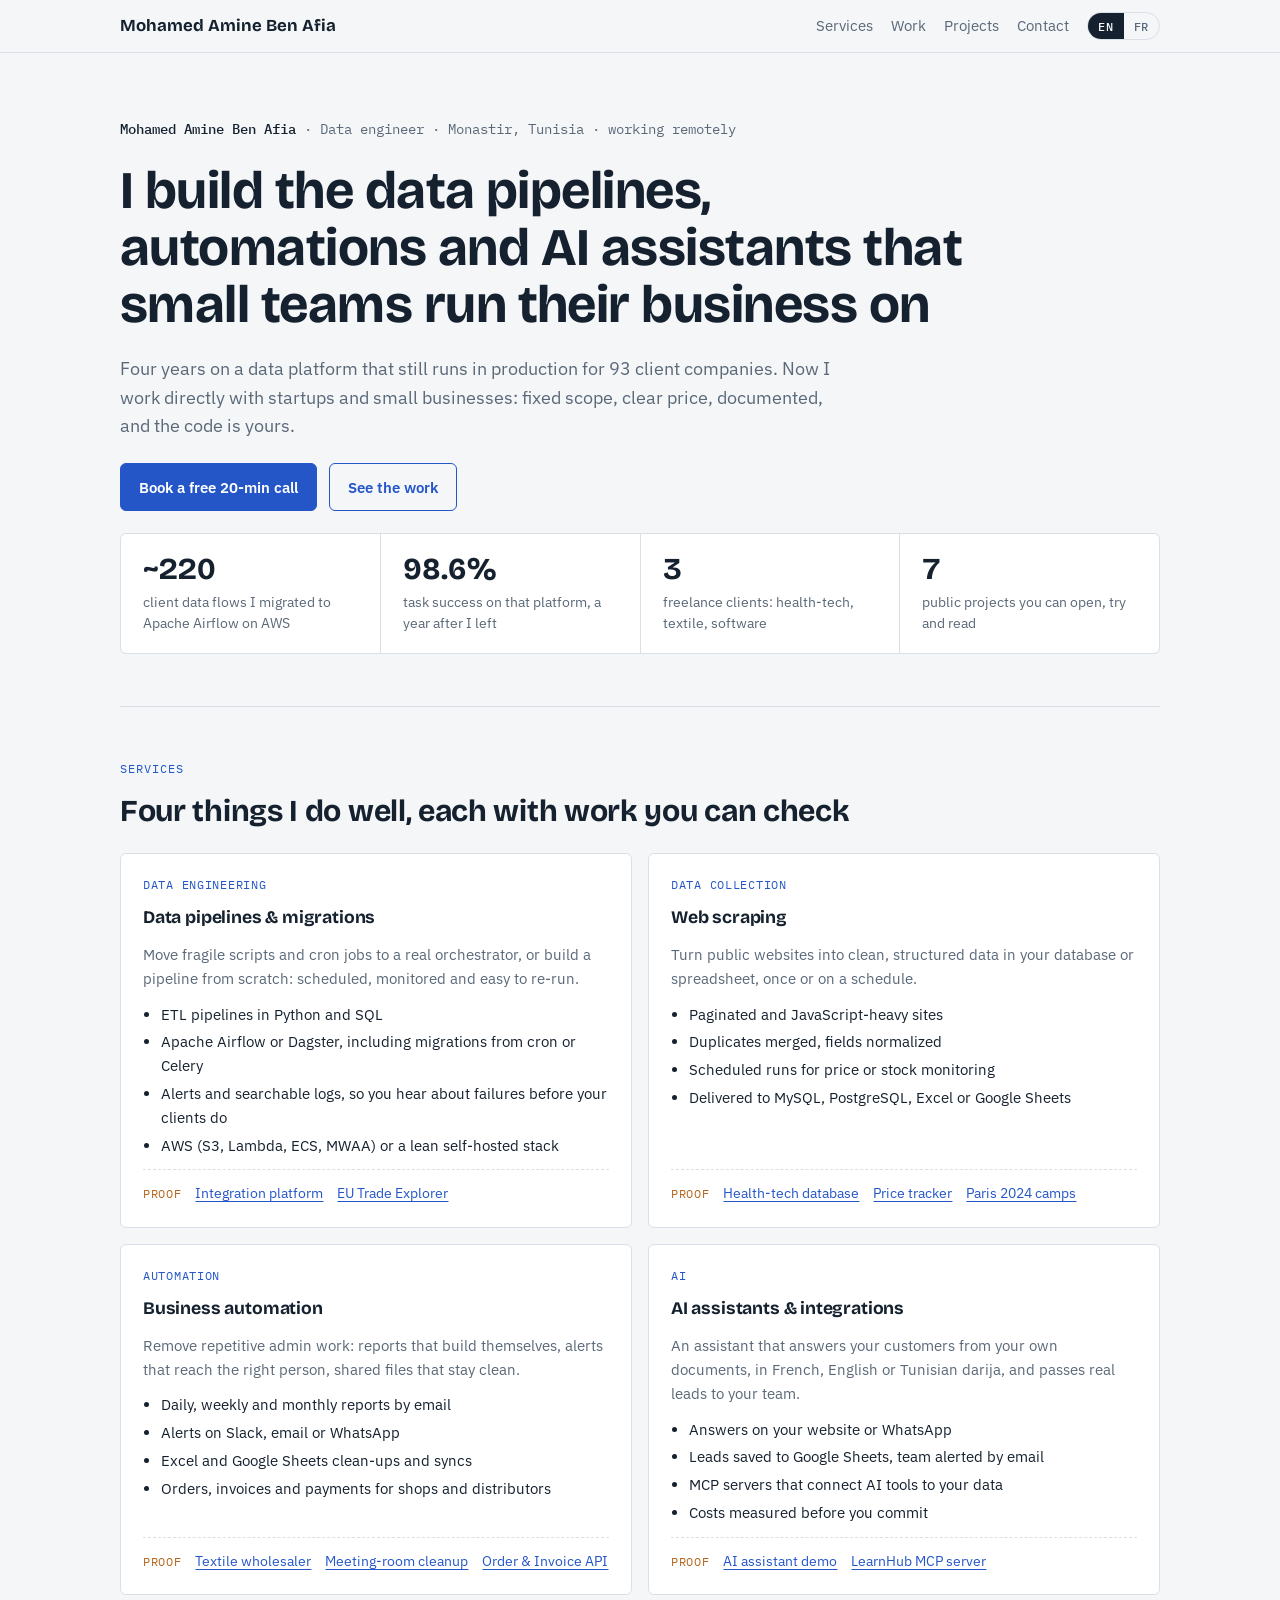
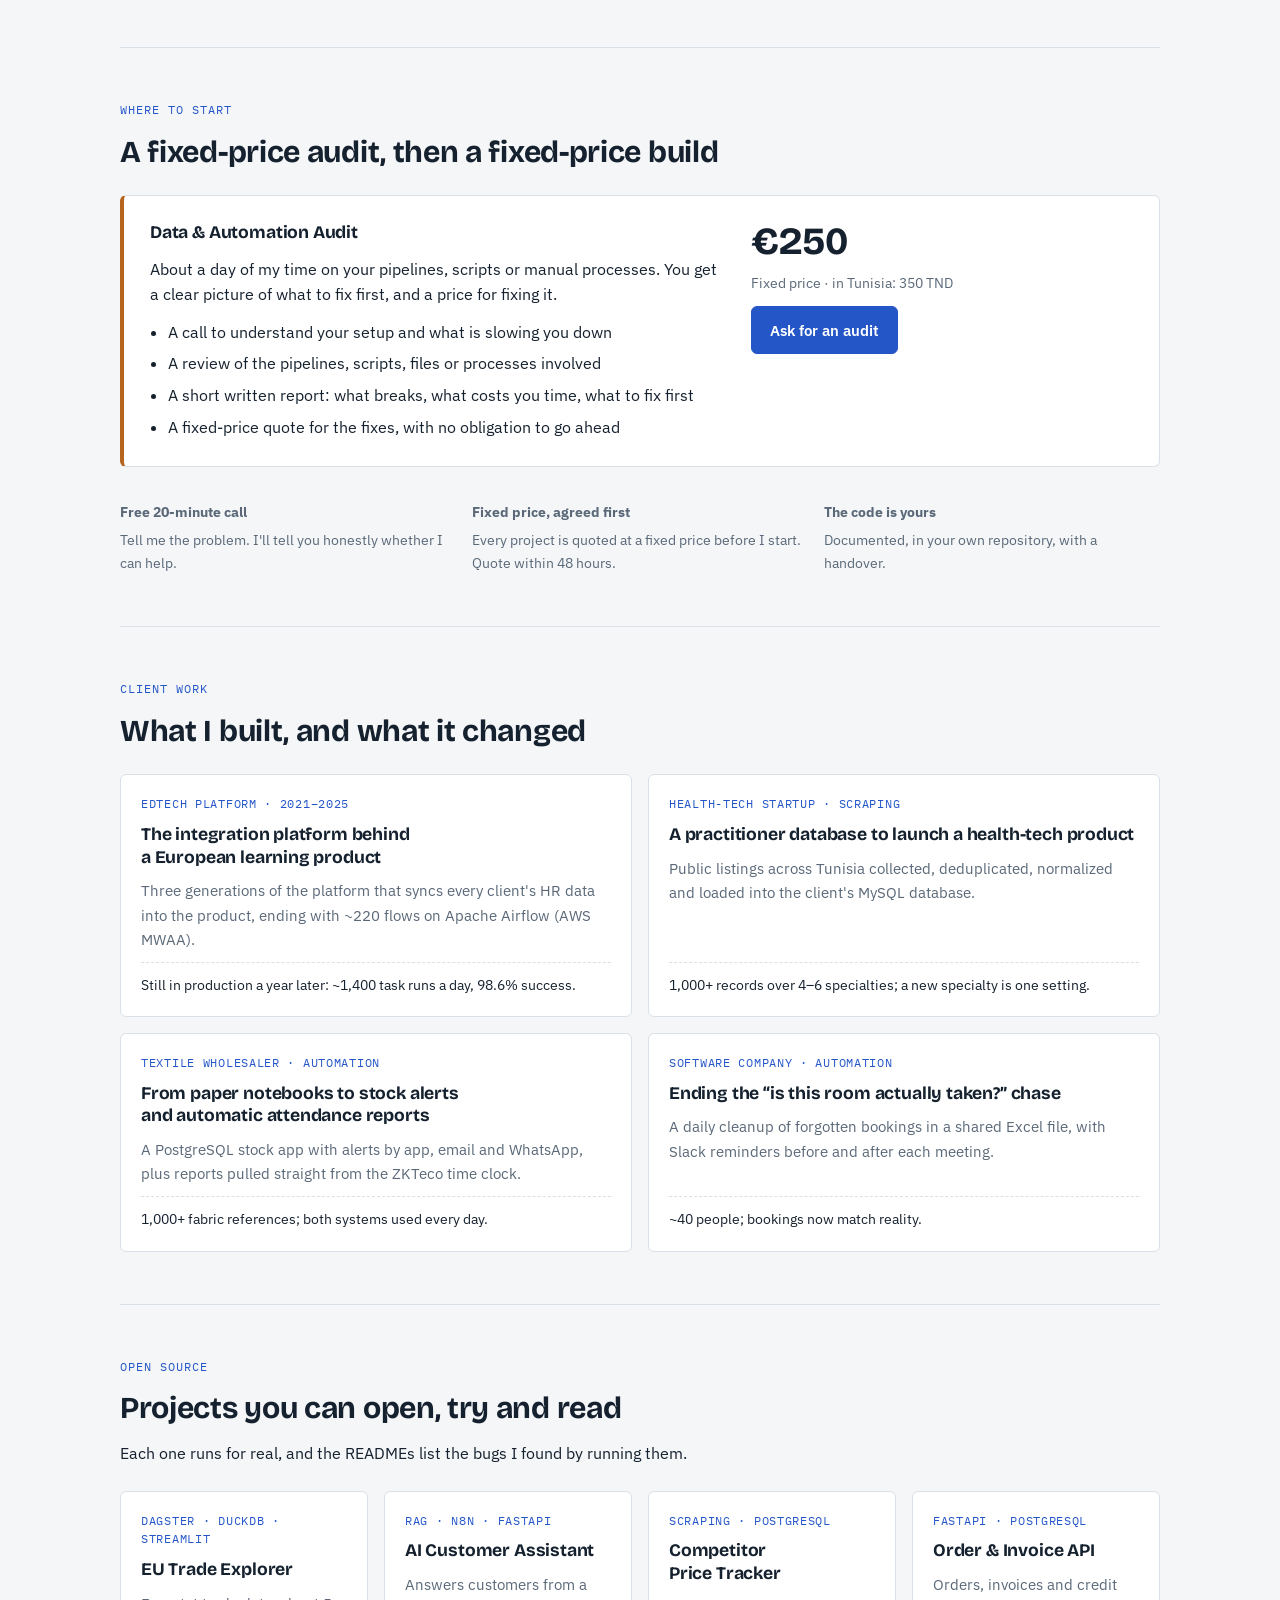
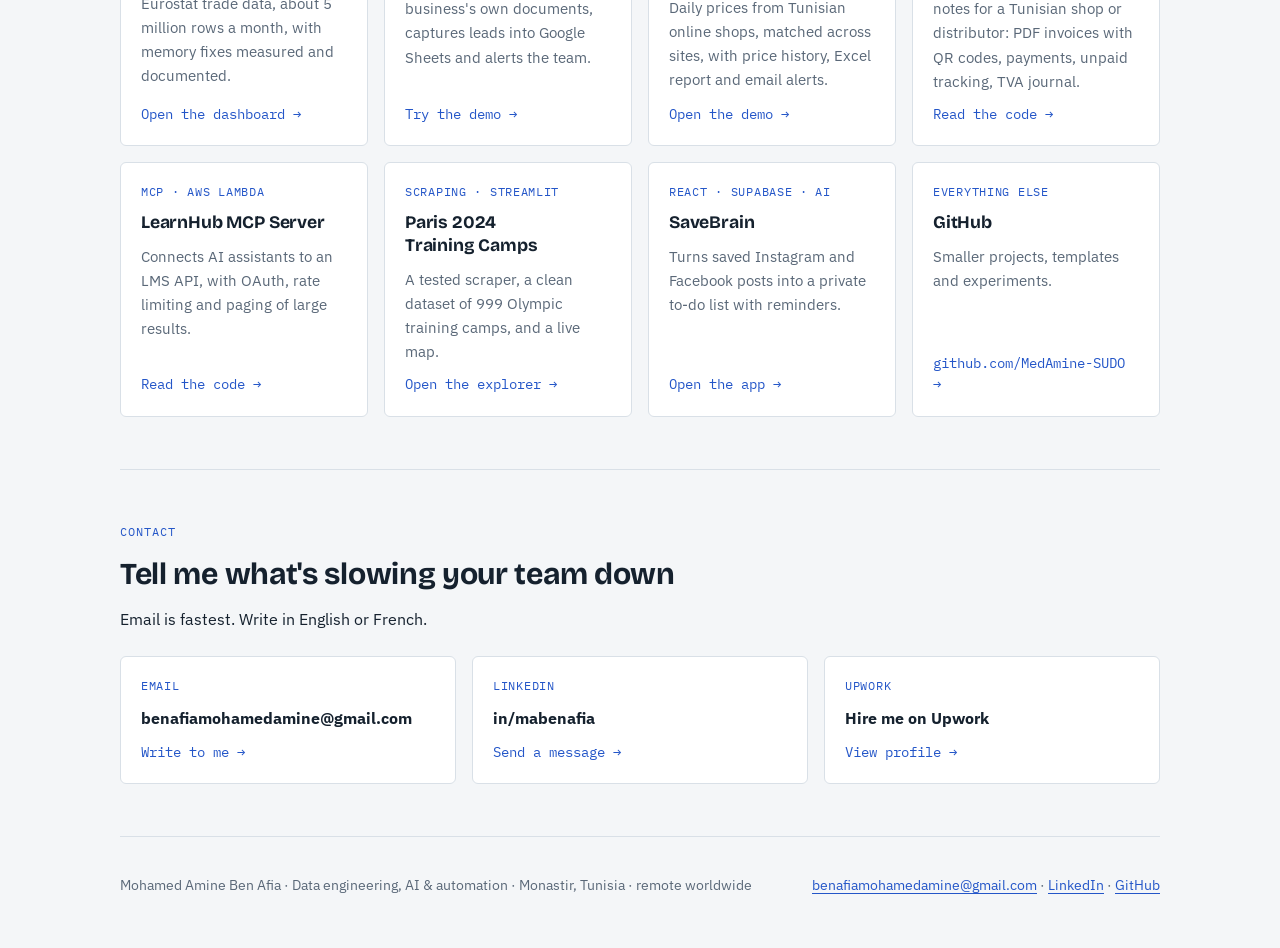
==== site/index.html @ a9c87785 "Book-a-call buttons point to Cal.com" ====
<!doctype html>
<html lang="en">
<head>
<meta charset="utf-8">
<meta name="viewport" content="width=device-width,initial-scale=1,viewport-fit=cover">
<title>Mohamed Amine Ben Afia · Data, AI & Automation</title>
<meta name="title-en" content="Mohamed Amine Ben Afia · Data, AI & Automation">
<meta name="title-fr" content="Mohamed Amine Ben Afia · Data, IA & Automatisation">
<meta name="description" content="Data pipelines, web scraping, business automation and AI assistants for startups and small businesses. Fixed scope, clear price, the code is yours.">
<meta property="og:title" content="Mohamed Amine Ben Afia · Data, AI & Automation">
<meta property="og:description" content="Data pipelines, web scraping, business automation and AI assistants for startups and small businesses. Fixed scope, clear price, the code is yours.">
<meta name="theme-color" content="#f4f6f8">
<link rel="icon" href="assets/favicon.svg" type="image/svg+xml">
<link rel="preconnect" href="https://fonts.googleapis.com">
<link rel="preconnect" href="https://fonts.gstatic.com" crossorigin>
<link rel="stylesheet" href="https://fonts.googleapis.com/css2?family=Bricolage+Grotesque:opsz,wght@12..96,500;12..96,700&family=IBM+Plex+Sans:wght@400;500;600&family=IBM+Plex+Mono:wght@400;500&display=swap">
<link rel="stylesheet" href="assets/site.css">
<script src="assets/lang.js"></script>
</head>
<body>
<div class="top"><div class="wrap">
  <a class="brand" href="./">Mohamed Amine Ben Afia</a>
  <nav class="nav" aria-label="Main">
    <a href="#services"><span data-l="en">Services</span><span data-l="fr">Services</span></a>
    <a href="#work"><span data-l="en">Work</span><span data-l="fr">Réalisations</span></a>
    <a class="hide-sm" href="#projects"><span data-l="en">Projects</span><span data-l="fr">Projets</span></a>
    <a href="#contact"><span data-l="en">Contact</span><span data-l="fr">Contact</span></a>
    <span class="lang" role="group" aria-label="Language / Langue"><button type="button" data-set="en" aria-pressed="true" onclick="setLang('en')">EN</button><button type="button" data-set="fr" aria-pressed="false" onclick="setLang('fr')">FR</button></span>
  </nav>
</div></div>
<div class="wrap">

<header class="hero">
  <div class="who"><strong>Mohamed Amine Ben Afia</strong> · <span data-l="en">Data engineer · Monastir, Tunisia · working remotely</span><span data-l="fr">Data engineer · Monastir, Tunisie · en télétravail</span></div>
  <h1><span data-l="en">I build the data pipelines, automations and AI assistants that small teams run their business on</span><span data-l="fr">Je construis les pipelines de données, les automatisations et les assistants IA sur lesquels les petites équipes font tourner leur activité</span></h1>
  <p class="lede"><span data-l="en">Four years on a data platform that still runs in production for 93 client companies. Now I work directly with startups and small businesses: fixed scope, clear price, documented, and the code is yours.</span><span data-l="fr">Quatre ans sur une plateforme de données qui tourne toujours en production pour 93 entreprises clientes. Aujourd'hui, je travaille directement avec des startups et des PME : périmètre défini, prix clair, tout est documenté, et le code vous appartient.</span></p>
  <div class="actions">
    <a class="btn primary" data-l="en" href="https://cal.com/mabenafia/intro">Book a free 20-min call</a><a class="btn primary" data-l="fr" href="https://cal.com/mabenafia/intro">Réserver un appel gratuit de 20 min</a>
    <a class="btn ghost" href="#work"><span data-l="en">See the work</span><span data-l="fr">Voir les réalisations</span></a>
  </div>
  <div class="figures" role="list" style="--n:4">
    <div class="fig" role="listitem"><b>~220</b><span><span data-l="en">client data flows I migrated to Apache Airflow on AWS</span><span data-l="fr">flux de données clients que j'ai migrés vers Apache Airflow sur AWS</span></span></div>
    <div class="fig" role="listitem"><b>98.6%</b><span><span data-l="en">task success on that platform, a year after I left</span><span data-l="fr">de tâches réussies sur cette plateforme, un an après mon départ</span></span></div>
    <div class="fig" role="listitem"><b>3</b><span><span data-l="en">freelance clients: health-tech, textile, software</span><span data-l="fr">clients freelance : santé, textile, logiciel</span></span></div>
    <div class="fig" role="listitem"><b>7</b><span><span data-l="en">public projects you can open, try and read</span><span data-l="fr">projets publics à ouvrir, tester et lire</span></span></div>
  </div>
</header>

<section id="services" aria-labelledby="services-h">
  <span class="eyebrow"><span data-l="en">Services</span><span data-l="fr">Services</span></span>
  <h2 id="services-h"><span data-l="en">Four things I do well, each with work you can check</span><span data-l="fr">Quatre choses que je fais bien, chacune avec des réalisations vérifiables</span></h2>
  <div class="services">
    <article class="svc">
  <span class="k"><span data-l="en">Data engineering</span><span data-l="fr">Data engineering</span></span>
  <h3><span data-l="en">Data pipelines &amp; migrations</span><span data-l="fr">Pipelines de données &amp; migrations</span></h3>
  <p><span data-l="en">Move fragile scripts and cron jobs to a real orchestrator, or build a pipeline from scratch: scheduled, monitored and easy to re-run.</span><span data-l="fr">Passer des scripts fragiles et des tâches cron à un vrai orchestrateur, ou construire un pipeline de zéro : planifié, surveillé et facile à relancer.</span></p>
  <ul><li><span data-l="en">ETL pipelines in Python and SQL</span><span data-l="fr">Pipelines ETL en Python et SQL</span></li><li><span data-l="en">Apache Airflow or Dagster, including migrations from cron or Celery</span><span data-l="fr">Apache Airflow ou Dagster, y compris la migration depuis cron ou Celery</span></li><li><span data-l="en">Alerts and searchable logs, so you hear about failures before your clients do</span><span data-l="fr">Alertes et logs consultables, pour connaître les pannes avant vos clients</span></li><li><span data-l="en">AWS (S3, Lambda, ECS, MWAA) or a lean self-hosted stack</span><span data-l="fr">AWS (S3, Lambda, ECS, MWAA) ou une stack auto-hébergée légère</span></li></ul>
  <div class="proof"><span class="lbl"><span data-l="en">Proof</span><span data-l="fr">Preuves</span></span><a href="work/integration-platform"><span data-l="en">Integration platform</span><span data-l="fr">Plateforme d'intégration</span></a> <a href="https://eu-trade-explorer.streamlit.app/"><span data-l="en">EU Trade Explorer</span><span data-l="fr">EU Trade Explorer</span></a></div>
</article>
    <article class="svc">
  <span class="k"><span data-l="en">Data collection</span><span data-l="fr">Collecte de données</span></span>
  <h3><span data-l="en">Web scraping</span><span data-l="fr">Web scraping</span></h3>
  <p><span data-l="en">Turn public websites into clean, structured data in your database or spreadsheet, once or on a schedule.</span><span data-l="fr">Transformer des sites publics en données propres et structurées dans votre base ou votre tableur, une fois ou de façon planifiée.</span></p>
  <ul><li><span data-l="en">Paginated and JavaScript-heavy sites</span><span data-l="fr">Sites paginés ou chargés en JavaScript</span></li><li><span data-l="en">Duplicates merged, fields normalized</span><span data-l="fr">Doublons fusionnés, champs normalisés</span></li><li><span data-l="en">Scheduled runs for price or stock monitoring</span><span data-l="fr">Exécutions planifiées pour suivre les prix ou les stocks</span></li><li><span data-l="en">Delivered to MySQL, PostgreSQL, Excel or Google Sheets</span><span data-l="fr">Livré dans MySQL, PostgreSQL, Excel ou Google Sheets</span></li></ul>
  <div class="proof"><span class="lbl"><span data-l="en">Proof</span><span data-l="fr">Preuves</span></span><a href="work/practitioner-database"><span data-l="en">Health-tech database</span><span data-l="fr">Base de données santé</span></a> <a href="https://medamine-sudo.github.io/competitor-price-tracker/"><span data-l="en">Price tracker</span><span data-l="fr">Suivi de prix</span></a> <a href="https://paris2024-training-camps.streamlit.app/"><span data-l="en">Paris 2024 camps</span><span data-l="fr">Camps Paris 2024</span></a></div>
</article>
    <article class="svc">
  <span class="k"><span data-l="en">Automation</span><span data-l="fr">Automatisation</span></span>
  <h3><span data-l="en">Business automation</span><span data-l="fr">Automatisation métier</span></h3>
  <p><span data-l="en">Remove repetitive admin work: reports that build themselves, alerts that reach the right person, shared files that stay clean.</span><span data-l="fr">Supprimer le travail administratif répétitif : des rapports qui se font tout seuls, des alertes qui arrivent à la bonne personne, des fichiers partagés qui restent propres.</span></p>
  <ul><li><span data-l="en">Daily, weekly and monthly reports by email</span><span data-l="fr">Rapports quotidiens, hebdomadaires et mensuels par e-mail</span></li><li><span data-l="en">Alerts on Slack, email or WhatsApp</span><span data-l="fr">Alertes sur Slack, par e-mail ou sur WhatsApp</span></li><li><span data-l="en">Excel and Google Sheets clean-ups and syncs</span><span data-l="fr">Nettoyage et synchronisation de fichiers Excel et Google Sheets</span></li><li><span data-l="en">Orders, invoices and payments for shops and distributors</span><span data-l="fr">Commandes, factures et paiements pour commerces et distributeurs</span></li></ul>
  <div class="proof"><span class="lbl"><span data-l="en">Proof</span><span data-l="fr">Preuves</span></span><a href="work/textile-stock-attendance"><span data-l="en">Textile wholesaler</span><span data-l="fr">Grossiste textile</span></a> <a href="work/meeting-rooms"><span data-l="en">Meeting-room cleanup</span><span data-l="fr">Salles de réunion</span></a> <a href="https://github.com/MedAmine-SUDO/order-invoice-api"><span data-l="en">Order &amp; Invoice API</span><span data-l="fr">API Commandes &amp; Factures</span></a></div>
</article>
    <article class="svc">
  <span class="k"><span data-l="en">AI</span><span data-l="fr">IA</span></span>
  <h3><span data-l="en">AI assistants &amp; integrations</span><span data-l="fr">Assistants IA &amp; intégrations</span></h3>
  <p><span data-l="en">An assistant that answers your customers from your own documents, in French, English or Tunisian darija, and passes real leads to your team.</span><span data-l="fr">Un assistant qui répond à vos clients à partir de vos propres documents, en français, en anglais ou en darija, et transmet les vrais prospects à votre équipe.</span></p>
  <ul><li><span data-l="en">Answers on your website or WhatsApp</span><span data-l="fr">Réponses sur votre site ou sur WhatsApp</span></li><li><span data-l="en">Leads saved to Google Sheets, team alerted by email</span><span data-l="fr">Prospects enregistrés dans Google Sheets, équipe alertée par e-mail</span></li><li><span data-l="en">MCP servers that connect AI tools to your data</span><span data-l="fr">Serveurs MCP qui connectent les outils IA à vos données</span></li><li><span data-l="en">Costs measured before you commit</span><span data-l="fr">Coûts mesurés avant de vous engager</span></li></ul>
  <div class="proof"><span class="lbl"><span data-l="en">Proof</span><span data-l="fr">Preuves</span></span><a href="https://ai-customer-assistant-demo.vercel.app"><span data-l="en">AI assistant demo</span><span data-l="fr">Démo de l'assistant IA</span></a> <a href="https://github.com/MedAmine-SUDO/learnhub-mcp-server"><span data-l="en">LearnHub MCP server</span><span data-l="fr">Serveur MCP LearnHub</span></a></div>
</article>
  </div>
</section>

<section id="start" aria-labelledby="start-h">
  <span class="eyebrow"><span data-l="en">Where to start</span><span data-l="fr">Par où commencer</span></span>
  <h2 id="start-h"><span data-l="en">A fixed-price audit, then a fixed-price build</span><span data-l="fr">Un audit à prix fixe, puis une réalisation à prix fixe</span></h2>
  <div class="offer">
    <div>
      <h3><span data-l="en">Data &amp; Automation Audit</span><span data-l="fr">Audit Data &amp; Automatisation</span></h3>
      <p><span data-l="en">About a day of my time on your pipelines, scripts or manual processes. You get a clear picture of what to fix first, and a price for fixing it.</span><span data-l="fr">Environ une journée de travail sur vos pipelines, vos scripts ou vos processus manuels. Vous savez clairement quoi corriger en premier, et combien ça coûte.</span></p>
      <ul>
        <li><span data-l="en">A call to understand your setup and what is slowing you down</span><span data-l="fr">Un appel pour comprendre votre organisation et ce qui vous ralentit</span></li>
        <li><span data-l="en">A review of the pipelines, scripts, files or processes involved</span><span data-l="fr">Une revue des pipelines, scripts, fichiers ou processus concernés</span></li>
        <li><span data-l="en">A short written report: what breaks, what costs you time, what to fix first</span><span data-l="fr">Un court rapport écrit : ce qui casse, ce qui vous fait perdre du temps, quoi corriger en premier</span></li>
        <li><span data-l="en">A fixed-price quote for the fixes, with no obligation to go ahead</span><span data-l="fr">Un devis à prix fixe pour les corrections, sans obligation de suite</span></li>
      </ul>
    </div>
    <div>
      <div class="price"><span data-l="en">€250</span><span data-l="fr">350 TND</span></div>
      <span class="small"><span data-l="en">Fixed price · in Tunisia: 350 TND</span><span data-l="fr">Prix fixe · hors Tunisie : 250 €</span></span>
      <div class="actions"><a class="btn primary" data-l="en" href="mailto:benafiamohamedamine@gmail.com?subject=Data%20%26%20Automation%20Audit">Ask for an audit</a><a class="btn primary" data-l="fr" href="mailto:benafiamohamedamine@gmail.com?subject=Audit%20Data%20%26%20Automatisation">Demander un audit</a></div>
    </div>
  </div>
  <div class="terms">
    <div><b><span data-l="en">Free 20-minute call</span><span data-l="fr">Appel gratuit de 20 minutes</span></b><span><span data-l="en">Tell me the problem. I'll tell you honestly whether I can help.</span><span data-l="fr">Expliquez-moi le problème. Je vous dis franchement si je peux aider.</span></span></div>
    <div><b><span data-l="en">Fixed price, agreed first</span><span data-l="fr">Prix fixe, validé avant</span></b><span><span data-l="en">Every project is quoted at a fixed price before I start. Quote within 48 hours.</span><span data-l="fr">Chaque projet a un prix fixe, validé avant de commencer. Devis sous 48 heures.</span></span></div>
    <div><b><span data-l="en">The code is yours</span><span data-l="fr">Le code vous appartient</span></b><span><span data-l="en">Documented, in your own repository, with a handover.</span><span data-l="fr">Documenté, dans votre propre dépôt, avec une passation.</span></span></div>
  </div>
</section>

<section id="work" aria-labelledby="work-h">
  <span class="eyebrow"><span data-l="en">Client work</span><span data-l="fr">Réalisations clients</span></span>
  <h2 id="work-h"><span data-l="en">What I built, and what it changed</span><span data-l="fr">Ce que j'ai construit, et ce que ça a changé</span></h2>
  <div class="grid" style="--n:2">
    <a class="card" href="work/integration-platform"><span class="k"><span data-l="en">EdTech platform · 2021–2025</span><span data-l="fr">Plateforme EdTech · 2021–2025</span></span><h3><span data-l="en">The integration platform behind a European learning product</span><span data-l="fr">La plateforme d'intégration derrière un produit e-learning européen</span></h3><p><span data-l="en">Three generations of the platform that syncs every client's HR data into the product, ending with ~220 flows on Apache Airflow (AWS MWAA).</span><span data-l="fr">Trois générations de la plateforme qui synchronise les données RH de chaque client avec le produit, jusqu'à ~220 flux sur Apache Airflow (AWS MWAA).</span></p><p class="out"><span data-l="en">Still in production a year later: ~1,400 task runs a day, 98.6% success.</span><span data-l="fr">Toujours en production un an après : ~1 400 tâches par jour, 98,6 % de réussite.</span></p></a>
    <a class="card" href="work/practitioner-database"><span class="k"><span data-l="en">Health-tech startup · scraping</span><span data-l="fr">Startup santé · scraping</span></span><h3><span data-l="en">A practitioner database to launch a health-tech product</span><span data-l="fr">Une base de praticiens pour lancer un produit santé</span></h3><p><span data-l="en">Public listings across Tunisia collected, deduplicated, normalized and loaded into the client's MySQL database.</span><span data-l="fr">Annonces publiques de toute la Tunisie collectées, dédoublonnées, normalisées et chargées dans la base MySQL du client.</span></p><p class="out"><span data-l="en">1,000+ records over 4–6 specialties; a new specialty is one setting.</span><span data-l="fr">1 000+ fiches sur 4 à 6 spécialités ; une nouvelle spécialité = un paramètre.</span></p></a>
    <a class="card" href="work/textile-stock-attendance"><span class="k"><span data-l="en">Textile wholesaler · automation</span><span data-l="fr">Grossiste textile · automatisation</span></span><h3><span data-l="en">From paper notebooks to stock alerts and automatic attendance reports</span><span data-l="fr">Des cahiers papier aux alertes de stock et aux rapports de présence automatiques</span></h3><p><span data-l="en">A PostgreSQL stock app with alerts by app, email and WhatsApp, plus reports pulled straight from the ZKTeco time clock.</span><span data-l="fr">Une application de stock PostgreSQL avec alertes dans l'appli, par e-mail et WhatsApp, plus des rapports tirés directement de la pointeuse ZKTeco.</span></p><p class="out"><span data-l="en">1,000+ fabric references; both systems used every day.</span><span data-l="fr">1 000+ références de tissu ; les deux systèmes sont utilisés tous les jours.</span></p></a>
    <a class="card" href="work/meeting-rooms"><span class="k"><span data-l="en">Software company · automation</span><span data-l="fr">Éditeur de logiciels · automatisation</span></span><h3><span data-l="en">Ending the “is this room actually taken?” chase</span><span data-l="fr">Fini les « cette salle est-elle vraiment prise ? »</span></h3><p><span data-l="en">A daily cleanup of forgotten bookings in a shared Excel file, with Slack reminders before and after each meeting.</span><span data-l="fr">Un nettoyage quotidien des réservations oubliées dans un fichier Excel partagé, avec des rappels Slack avant et après chaque réunion.</span></p><p class="out"><span data-l="en">~40 people; bookings now match reality.</span><span data-l="fr">~40 personnes ; les réservations reflètent enfin la réalité.</span></p></a>
  </div>
</section>

<section id="projects" aria-labelledby="projects-h">
  <span class="eyebrow"><span data-l="en">Open source</span><span data-l="fr">Open source</span></span>
  <h2 id="projects-h"><span data-l="en">Projects you can open, try and read</span><span data-l="fr">Des projets à ouvrir, tester et lire</span></h2>
  <p><span data-l="en">Each one runs for real, and the READMEs list the bugs I found by running them.</span><span data-l="fr">Chacun tourne pour de vrai, et les README listent les bugs trouvés en les faisant tourner.</span></p>
  <div class="grid" style="--n:4">
    <a class="card" href="https://eu-trade-explorer.streamlit.app/"><span class="k">Dagster · DuckDB · Streamlit</span><h3>EU Trade Explorer</h3><p><span data-l="en">Eurostat trade data, about 5 million rows a month, with memory fixes measured and documented.</span><span data-l="fr">Les données commerciales d'Eurostat, environ 5 millions de lignes par mois, avec des correctifs mémoire mesurés et documentés.</span></p><span class="arrow"><span data-l="en">Open the dashboard →</span><span data-l="fr">Ouvrir le tableau de bord →</span></span></a>
    <a class="card" href="https://ai-customer-assistant-demo.vercel.app"><span class="k">RAG · n8n · FastAPI</span><h3><span data-l="en">AI Customer Assistant</span><span data-l="fr">Assistant client IA</span></h3><p><span data-l="en">Answers customers from a business's own documents, captures leads into Google Sheets and alerts the team.</span><span data-l="fr">Répond aux clients à partir des documents de l'entreprise, enregistre les prospects dans Google Sheets et alerte l'équipe.</span></p><span class="arrow"><span data-l="en">Try the demo →</span><span data-l="fr">Tester la démo →</span></span></a>
    <a class="card" href="https://medamine-sudo.github.io/competitor-price-tracker/"><span class="k">Scraping · PostgreSQL</span><h3><span data-l="en">Competitor Price Tracker</span><span data-l="fr">Suivi des prix concurrents</span></h3><p><span data-l="en">Daily prices from Tunisian online shops, matched across sites, with price history, Excel report and email alerts.</span><span data-l="fr">Prix quotidiens de boutiques en ligne tunisiennes, rapprochés entre sites, avec historique, rapport Excel et alertes e-mail.</span></p><span class="arrow"><span data-l="en">Open the demo →</span><span data-l="fr">Ouvrir la démo →</span></span></a>
    <a class="card" href="https://github.com/MedAmine-SUDO/order-invoice-api"><span class="k">FastAPI · PostgreSQL</span><h3><span data-l="en">Order &amp; Invoice API</span><span data-l="fr">API Commandes &amp; Factures</span></h3><p><span data-l="en">Orders, invoices and credit notes for a Tunisian shop or distributor: PDF invoices with QR codes, payments, unpaid tracking, TVA journal.</span><span data-l="fr">Commandes, factures et avoirs pour un commerce ou distributeur tunisien : factures PDF avec QR code, paiements, suivi des impayés, journal TVA.</span></p><span class="arrow"><span data-l="en">Read the code →</span><span data-l="fr">Lire le code →</span></span></a>
    <a class="card" href="https://github.com/MedAmine-SUDO/learnhub-mcp-server"><span class="k">MCP · AWS Lambda</span><h3>LearnHub MCP Server</h3><p><span data-l="en">Connects AI assistants to an LMS API, with OAuth, rate limiting and paging of large results.</span><span data-l="fr">Connecte les assistants IA à l'API d'un LMS, avec OAuth, limitation de débit et pagination des gros résultats.</span></p><span class="arrow"><span data-l="en">Read the code →</span><span data-l="fr">Lire le code →</span></span></a>
    <a class="card" href="https://paris2024-training-camps.streamlit.app/"><span class="k">Scraping · Streamlit</span><h3>Paris 2024 Training Camps</h3><p><span data-l="en">A tested scraper, a clean dataset of 999 Olympic training camps, and a live map.</span><span data-l="fr">Un scraper testé, un jeu de données propre de 999 centres de préparation olympiques, et une carte interactive.</span></p><span class="arrow"><span data-l="en">Open the explorer →</span><span data-l="fr">Ouvrir la carte →</span></span></a>
    <a class="card" href="https://medamine-sudo.github.io/savebrain/"><span class="k">React · Supabase · AI</span><h3>SaveBrain</h3><p><span data-l="en">Turns saved Instagram and Facebook posts into a private to-do list with reminders.</span><span data-l="fr">Transforme vos publications Instagram et Facebook enregistrées en liste de tâches privée avec rappels.</span></p><span class="arrow"><span data-l="en">Open the app →</span><span data-l="fr">Ouvrir l'appli →</span></span></a>
    <a class="card" href="https://github.com/MedAmine-SUDO"><span class="k"><span data-l="en">Everything else</span><span data-l="fr">Tout le reste</span></span><h3>GitHub</h3><p><span data-l="en">Smaller projects, templates and experiments.</span><span data-l="fr">Petits projets, templates et expériences.</span></p><span class="arrow">github.com/MedAmine-SUDO →</span></a>
  </div>
</section>

<section id="contact" aria-labelledby="contact-h">
  <span class="eyebrow"><span data-l="en">Contact</span><span data-l="fr">Contact</span></span>
  <h2 id="contact-h"><span data-l="en">Tell me what's slowing your team down</span><span data-l="fr">Dites-moi ce qui ralentit votre équipe</span></h2>
  <p><span data-l="en">Email is fastest. Write in English or French.</span><span data-l="fr">L'e-mail est le plus rapide. Écrivez-moi en français ou en anglais.</span></p>
  <div class="contact">
    <a class="card" href="mailto:benafiamohamedamine@gmail.com"><span class="k"><span data-l="en">Email</span><span data-l="fr">E-mail</span></span><b>benafiamohamedamine@gmail.com</b><span class="arrow"><span data-l="en">Write to me →</span><span data-l="fr">M'écrire →</span></span></a>
    <a class="card" href="https://www.linkedin.com/in/mabenafia/"><span class="k">LinkedIn</span><b>in/mabenafia</b><span class="arrow"><span data-l="en">Send a message →</span><span data-l="fr">Envoyer un message →</span></span></a>
    <a class="card" href="https://www.upwork.com/freelancers/~01de6a80acbbaa49db"><span class="k">Upwork</span><b><span data-l="en">Hire me on Upwork</span><span data-l="fr">Me recruter sur Upwork</span></b><span class="arrow"><span data-l="en">View profile →</span><span data-l="fr">Voir le profil →</span></span></a>
  </div>
</section>

<footer>
  <span><span data-l="en">Mohamed Amine Ben Afia · Data engineering, AI &amp; automation · Monastir, Tunisia · remote worldwide</span><span data-l="fr">Mohamed Amine Ben Afia · Data engineering, IA &amp; automatisation · Monastir, Tunisie · à distance partout</span></span>
  <span><a href="mailto:benafiamohamedamine@gmail.com">benafiamohamedamine@gmail.com</a> · <a href="https://www.linkedin.com/in/mabenafia/">LinkedIn</a> · <a href="https://github.com/MedAmine-SUDO">GitHub</a></span>
</footer>
</div>
</body>
</html>
---- site/assets/site.css ----
/* Layout: one reading column with full-width bands; same system as the case studies. */
:root {
  --bg: #f4f6f8; --surface: #ffffff; --ink: #15212e; --muted: #5a6878;
  --line: #d9e0e7; --accent: #2456c8; --accent-soft: #e4ebfa; --signal: #b5651d; --on-accent: #ffffff;
  --display: "Bricolage Grotesque", "Segoe UI", system-ui, sans-serif;
  --body: "IBM Plex Sans", "Segoe UI", system-ui, sans-serif;
  --mono: "IBM Plex Mono", ui-monospace, "SFMono-Regular", Menlo, monospace;
  color-scheme: light;
}
@media (prefers-color-scheme: dark) {
  :root {
    --bg: #0f151c; --surface: #16202a; --ink: #e6ebf1; --muted: #9aa8b7;
    --line: #2a3644; --accent: #7fa3ff; --accent-soft: #1c2a44; --signal: #e3a160; --on-accent: #0f151c;
    color-scheme: dark;
  }
}
* { box-sizing: border-box; }
html { scroll-behavior: smooth; }
body {
  margin: 0; background: var(--bg); color: var(--ink); font-family: var(--body);
  font-size: 16px; line-height: 1.6;
  padding-left: max(16px, env(safe-area-inset-left, 0px));
  padding-right: max(16px, env(safe-area-inset-right, 0px));
}
/* Language toggle: both languages ship in the page, one is hidden. */
html:not(.fr) [data-l="fr"], html.fr [data-l="en"] { display: none !important; }
.wrap { max-width: 1040px; margin: 0 auto; }
section { padding-block: 52px; border-top: 1px solid var(--line); display: flex; flex-direction: column; gap: 14px; scroll-margin-top: 64px; }
h1, h2, h3 { font-family: var(--display); text-wrap: balance; margin: 0; letter-spacing: -0.01em; }
h1 { font-size: clamp(2rem, 4.8vw, 3.3rem); line-height: 1.08; font-weight: 700; }
h2 { font-size: clamp(1.4rem, 2.8vw, 1.9rem); line-height: 1.2; font-weight: 700; }
h3 { font-size: 1.1rem; line-height: 1.3; font-weight: 700; }
p { margin: 0; max-width: 66ch; }
.eyebrow { font-family: var(--mono); font-size: .78rem; letter-spacing: .08em; text-transform: uppercase; color: var(--accent); }
.lede { color: var(--muted); font-size: 1.12rem; }
a { color: var(--accent); text-underline-offset: 3px; }
a:focus-visible, button:focus-visible { outline: 2px solid var(--accent); outline-offset: 3px; border-radius: 3px; }

/* Top bar */
.top { position: sticky; top: 0; z-index: 5; background: var(--bg); border-bottom: 1px solid var(--line); margin-inline: calc(-1 * max(16px, env(safe-area-inset-left, 0px))); padding-inline: max(16px, env(safe-area-inset-left, 0px)); }
.top .wrap { display: flex; align-items: center; justify-content: space-between; gap: 16px; padding-block: 12px; }
.brand { font-family: var(--display); font-weight: 700; font-size: 1.05rem; color: var(--ink); text-decoration: none; white-space: nowrap; }
.nav { display: flex; align-items: center; gap: 18px; font-size: .92rem; }
.nav a { color: var(--muted); text-decoration: none; }
.nav a:hover { color: var(--ink); }
.lang { display: inline-flex; border: 1px solid var(--line); border-radius: 999px; overflow: hidden; }
.lang button { font: 500 .78rem var(--mono); letter-spacing: .06em; background: transparent; color: var(--muted); border: 0; padding: 5px 10px; cursor: pointer; }
.lang button[aria-pressed="true"] { background: var(--ink); color: var(--bg); }

/* Hero */
header.hero { padding-block: 64px 52px; display: grid; gap: 22px; }
header.page { padding-block: 48px 44px; display: grid; gap: 22px; }
.who { font-family: var(--mono); font-size: .9rem; color: var(--muted); }
.who strong { color: var(--ink); font-weight: 500; }
.actions { display: flex; flex-wrap: wrap; gap: 12px; align-items: center; }
.btn { display: inline-flex; align-items: center; gap: 8px; font-weight: 600; font-size: .95rem; text-decoration: none; border-radius: 6px; padding: 11px 18px; border: 1px solid var(--accent); }
.btn.primary { background: var(--accent); color: var(--on-accent); }
.btn.ghost { color: var(--accent); background: transparent; }
.small { font-size: .86rem; color: var(--muted); }
.client { display: inline-flex; flex-wrap: wrap; gap: 8px; }
.client span { font-family: var(--mono); font-size: .76rem; letter-spacing: .04em; border: 1px solid var(--line); border-radius: 999px; padding: 3px 10px; color: var(--muted); background: var(--surface); }
.back { font-family: var(--mono); font-size: .82rem; text-decoration: none; }

/* Figures */
.figures { display: grid; grid-template-columns: repeat(var(--n, 3), minmax(0, 1fr)); gap: 1px; background: var(--line); border: 1px solid var(--line); border-radius: 6px; overflow: hidden; }
.fig { padding: 20px 22px; background: var(--surface); display: flex; flex-direction: column; gap: 6px; min-width: 0; }
.fig b { font-family: var(--display); font-size: 1.9rem; line-height: 1.05; font-weight: 700; font-variant-numeric: tabular-nums; }
.fig b small { font-size: 1.05rem; color: var(--muted); font-weight: 500; }
.fig span { color: var(--muted); font-size: .9rem; line-height: 1.4; }
.fig em { font-style: normal; font-family: var(--mono); font-size: .72rem; letter-spacing: .06em; text-transform: uppercase; color: var(--signal); }
.note { font-size: .82rem; color: var(--muted); max-width: 90ch; }

/* Services */
.services { display: grid; grid-template-columns: repeat(2, minmax(0, 1fr)); gap: 16px; margin-top: 10px; }
.svc { background: var(--surface); border: 1px solid var(--line); border-radius: 6px; padding: 22px; display: flex; flex-direction: column; gap: 12px; min-width: 0; }
.svc .k { font-family: var(--mono); font-size: .74rem; color: var(--accent); text-transform: uppercase; letter-spacing: .06em; }
.svc p { color: var(--muted); font-size: .95rem; }
.svc ul { margin: 0; padding-left: 18px; font-size: .93rem; display: flex; flex-direction: column; gap: 4px; }
.proof { border-top: 1px dashed var(--line); padding-top: 12px; margin-top: auto; font-size: .88rem; display: flex; flex-wrap: wrap; gap: 6px 14px; align-items: baseline; }
.proof .lbl { font-family: var(--mono); font-size: .72rem; text-transform: uppercase; letter-spacing: .06em; color: var(--signal); }

/* Offer */
.offer { display: grid; grid-template-columns: minmax(0, 1.5fr) minmax(0, 1fr); gap: 28px; background: var(--surface); border: 1px solid var(--line); border-left: 4px solid var(--signal); border-radius: 6px; padding: 26px; margin-top: 10px; }
.offer > div { min-width: 0; display: flex; flex-direction: column; gap: 12px; }
.offer ul { margin: 0; padding-left: 18px; display: flex; flex-direction: column; gap: 6px; }
.price { font-family: var(--display); font-size: 2.4rem; line-height: 1; font-weight: 700; font-variant-numeric: tabular-nums; }
.price small { font-size: 1rem; color: var(--muted); font-weight: 500; }
.terms { display: grid; grid-template-columns: repeat(3, minmax(0, 1fr)); gap: 16px; margin-top: 18px; }
.terms div { display: flex; flex-direction: column; gap: 4px; min-width: 0; }
.terms b { font-size: .98rem; }
.terms span { color: var(--muted); font-size: .9rem; }

/* Work cards / links */
.grid { display: grid; grid-template-columns: repeat(var(--n, 3), minmax(0, 1fr)); gap: 16px; margin-top: 10px; }
.card { background: var(--surface); border: 1px solid var(--line); border-radius: 6px; padding: 20px; display: flex; flex-direction: column; gap: 10px; min-width: 0; text-decoration: none; color: inherit; }
a.card:hover { border-color: var(--accent); }
.card .k { font-family: var(--mono); font-size: .74rem; color: var(--accent); text-transform: uppercase; letter-spacing: .06em; }
.card p { color: var(--muted); font-size: .94rem; }
.card .out { color: var(--ink); font-size: .9rem; border-top: 1px dashed var(--line); padding-top: 10px; margin-top: auto; }
.card .arrow { color: var(--accent); font-family: var(--mono); font-size: .85rem; margin-top: auto; }
.card.wide { grid-column: 1 / -1; display: grid; grid-template-columns: minmax(0, 1.6fr) minmax(0, 1fr); gap: 10px 32px; }
.card.wide .body { display: flex; flex-direction: column; gap: 10px; min-width: 0; }

/* Case-study parts */
.steps { list-style: none; margin: 12px 0 0; padding: 0; display: grid; grid-template-columns: repeat(var(--n, 5), minmax(0, 1fr)); gap: 10px; counter-reset: s; }
.steps li { counter-increment: s; background: var(--surface); border: 1px solid var(--line); border-radius: 6px; padding: 14px; display: flex; flex-direction: column; gap: 6px; min-width: 0; }
.steps li::before { content: counter(s, decimal-leading-zero); font-family: var(--mono); font-size: .75rem; color: var(--signal); }
.steps.clock li::before { content: none; }
.steps .when { font-family: var(--mono); font-size: .72rem; letter-spacing: .06em; text-transform: uppercase; color: var(--signal); }
.steps b { font-size: .95rem; }
.steps span { color: var(--muted); font-size: .86rem; line-height: 1.45; }
.cols { display: grid; grid-template-columns: repeat(2, minmax(0, 1fr)); gap: 28px; margin-top: 12px; }
.col { min-width: 0; display: flex; flex-direction: column; gap: 14px; }
.col h3 { display: flex; gap: 10px; align-items: baseline; flex-wrap: wrap; }
.tag { font-family: var(--mono); font-size: .72rem; font-weight: 500; color: var(--signal); letter-spacing: .06em; text-transform: uppercase; }
.vlist { list-style: none; margin: 0; padding: 0; display: flex; flex-direction: column; gap: 14px; }
.vlist li { display: grid; grid-template-columns: 9.5rem minmax(0, 1fr); gap: 14px; padding-bottom: 14px; border-bottom: 1px solid var(--line); }
.vlist li:last-child { border-bottom: 0; padding-bottom: 0; }
.vlist .k { font-weight: 600; font-size: .95rem; }
.vlist .v { color: var(--muted); font-size: .95rem; }
.ba { display: flex; flex-direction: column; justify-content: center; gap: 12px; border-left: 3px solid var(--signal); padding-left: 18px; min-width: 0; }
.ba div { display: flex; flex-direction: column; gap: 2px; }
.ba b { font-family: var(--display); font-size: 1.35rem; line-height: 1.15; font-variant-numeric: tabular-nums; }
.ba span { color: var(--muted); font-size: .86rem; }
.ba .before b { color: var(--muted); text-decoration: line-through; text-decoration-thickness: 2px; }
.tiers { list-style: none; margin: 0; padding: 0; display: flex; flex-direction: column; gap: 8px; }
.tiers li { display: grid; grid-template-columns: 6.5rem minmax(0, 1fr); gap: 12px; align-items: baseline; background: var(--surface); border: 1px solid var(--line); border-radius: 6px; padding: 10px 14px; }
.tiers .lvl { font-family: var(--mono); font-size: .74rem; text-transform: uppercase; letter-spacing: .06em; color: var(--muted); }
.tiers li.crit .lvl { color: var(--signal); }
.tiers span:last-child { font-size: .93rem; }
.track { display: grid; grid-template-columns: repeat(3, minmax(0, 1fr)); margin-top: 16px; }
.stage { padding: 0 18px 0 0; display: flex; flex-direction: column; gap: 10px; min-width: 0; }
.stage .rail { display: flex; align-items: center; gap: 10px; }
.stage .dot { width: 14px; height: 14px; border-radius: 50%; border: 3px solid var(--accent); background: var(--bg); flex: none; }
.stage.now .dot { background: var(--accent); }
.stage .bar { height: 3px; background: var(--line); flex: 1; }
.stage .when { font-family: var(--mono); font-size: .8rem; color: var(--muted); }
.stage ul { margin: 0; padding-left: 18px; color: var(--muted); font-size: .95rem; display: flex; flex-direction: column; gap: 4px; }
.stage .role { font-size: .92rem; border-left: 3px solid var(--signal); padding-left: 10px; }
.kv { display: grid; grid-template-columns: repeat(2, minmax(0, 1fr)); gap: 1px; background: var(--line); border: 1px solid var(--line); border-radius: 6px; overflow: hidden; }
.kv div { background: var(--surface); padding: 14px 16px; display: flex; flex-direction: column; gap: 4px; min-width: 0; }
.kv b { font-family: var(--display); font-size: 1.5rem; line-height: 1.1; font-variant-numeric: tabular-nums; }
.kv span { color: var(--muted); font-size: .86rem; line-height: 1.4; }
.runbar { display: flex; height: 18px; border-radius: 4px; overflow: hidden; background: var(--line); }
.runbar i { display: block; height: 100%; }
.legend { list-style: none; margin: 0; padding: 0; display: flex; flex-direction: column; gap: 8px; font-size: .9rem; }
.legend li { display: grid; grid-template-columns: 12px minmax(0, 1fr) auto; gap: 10px; align-items: center; }
.legend .sw { width: 12px; height: 12px; border-radius: 2px; }
.legend .n { font-family: var(--mono); font-size: .85rem; color: var(--muted); font-variant-numeric: tabular-nums; }
.chain { display: flex; flex-wrap: wrap; align-items: center; gap: 6px 8px; font-family: var(--mono); font-size: .85rem; }
.chain .n { background: var(--accent-soft); border-radius: 4px; padding: 2px 8px; }
.chain .a { color: var(--muted); }
.tools { display: grid; grid-template-columns: repeat(2, minmax(0, 1fr)); gap: 18px 28px; margin: 12px 0 0; }
.tools div { min-width: 0; }
.tools dt { font-family: var(--mono); font-size: .76rem; text-transform: uppercase; letter-spacing: .06em; color: var(--muted); margin-bottom: 8px; }
.chips { display: flex; flex-wrap: wrap; gap: 8px; margin: 0; }
.chips span { background: var(--accent-soft); color: var(--ink); border-radius: 999px; padding: 4px 12px; font-size: .86rem; }
.contact { display: grid; grid-template-columns: repeat(3, minmax(0, 1fr)); gap: 16px; margin-top: 10px; }
.contact .card b { font-size: 1rem; word-break: break-word; }
footer { padding-block: 36px 52px; border-top: 1px solid var(--line); color: var(--muted); font-size: .9rem; display: flex; flex-wrap: wrap; gap: 8px 24px; justify-content: space-between; }

@media (max-width: 880px) {
  .figures { grid-template-columns: repeat(2, minmax(0, 1fr)) !important; }
  .steps { grid-template-columns: repeat(2, minmax(0, 1fr)) !important; }
  .services, .cols, .tools, .offer, .track, .card.wide { grid-template-columns: minmax(0, 1fr); }
  .grid, .contact { grid-template-columns: repeat(2, minmax(0, 1fr)) !important; }
  .track { gap: 26px; } .stage { padding: 0; }
  .nav .hide-sm { display: none; }
}
@media (max-width: 560px) {
  .figures, .steps, .grid, .contact, .terms, .kv { grid-template-columns: minmax(0, 1fr) !important; }
  .vlist li, .tiers li { grid-template-columns: minmax(0, 1fr); gap: 4px; }
  .nav a { display: none; }
}
@media (prefers-reduced-motion: reduce) { html { scroll-behavior: auto; } * { transition: none !important; animation: none !important; } }
div[data-l] { display: contents; }
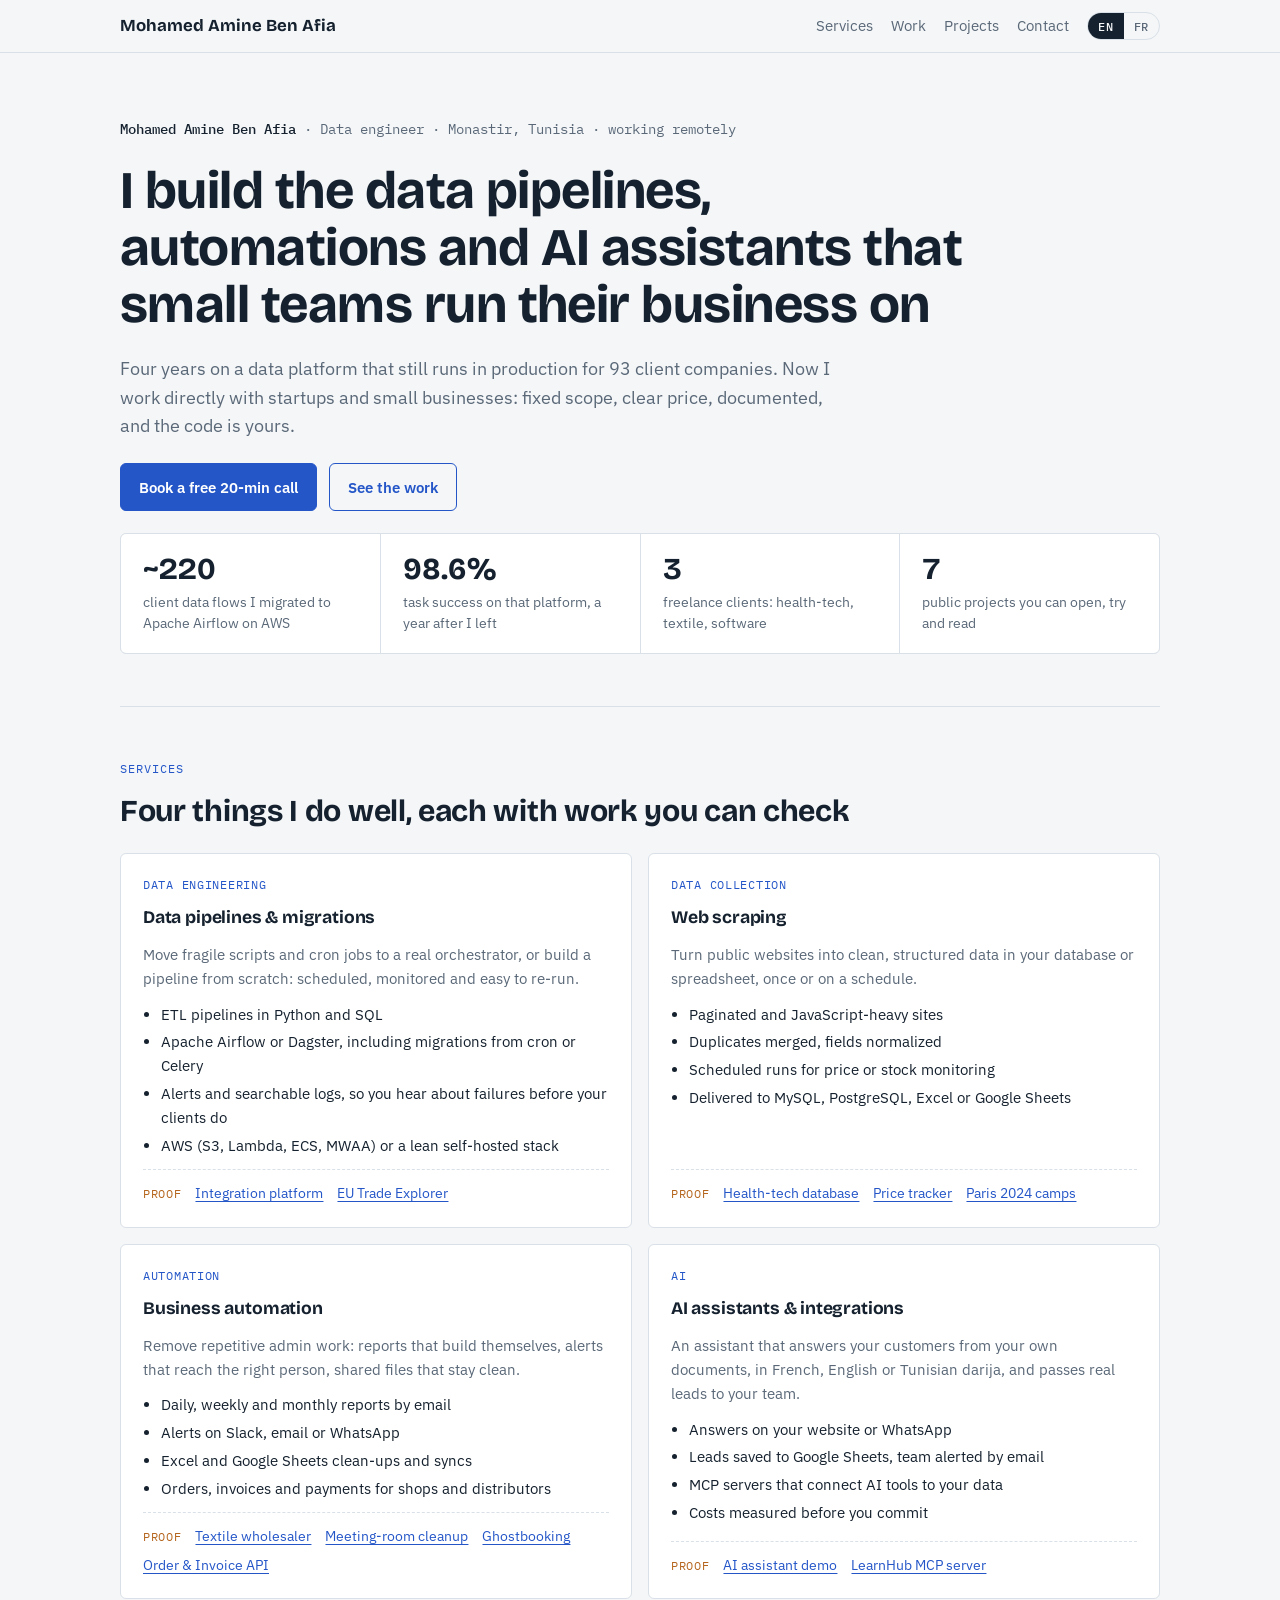
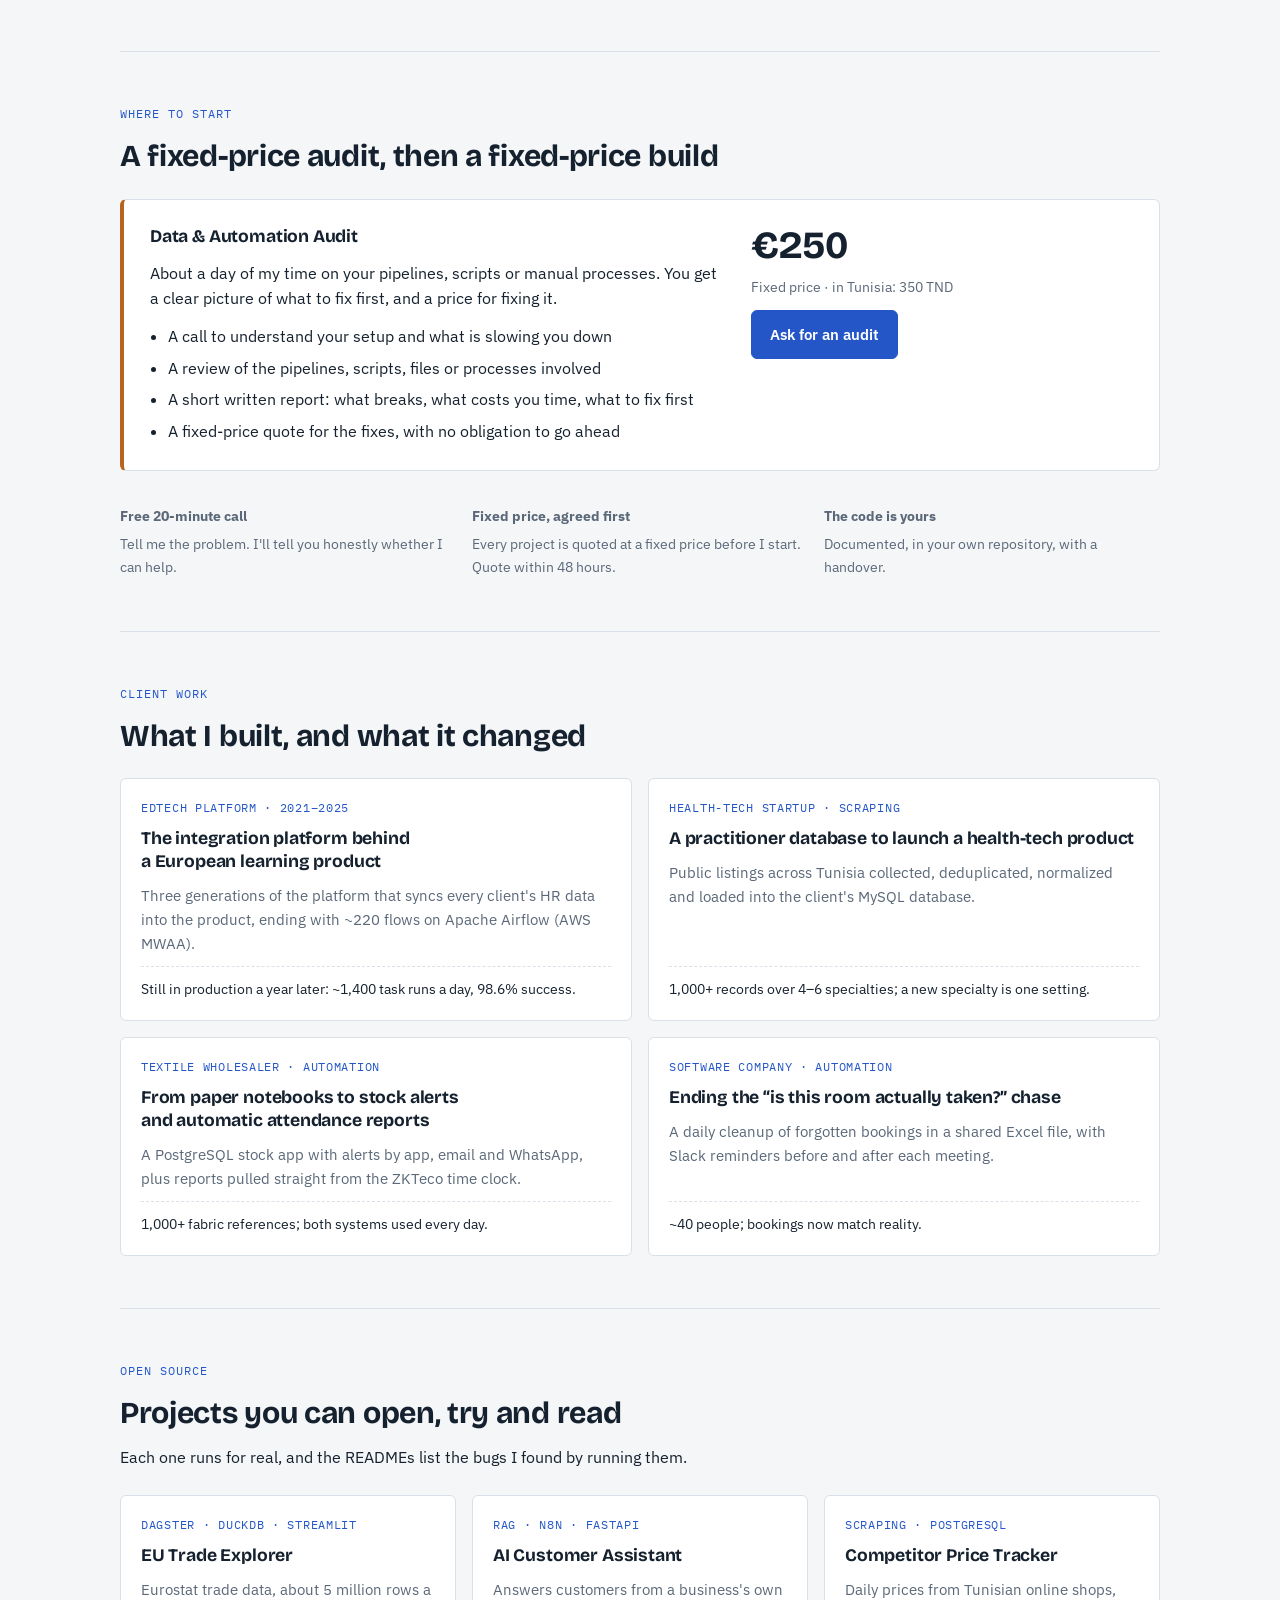
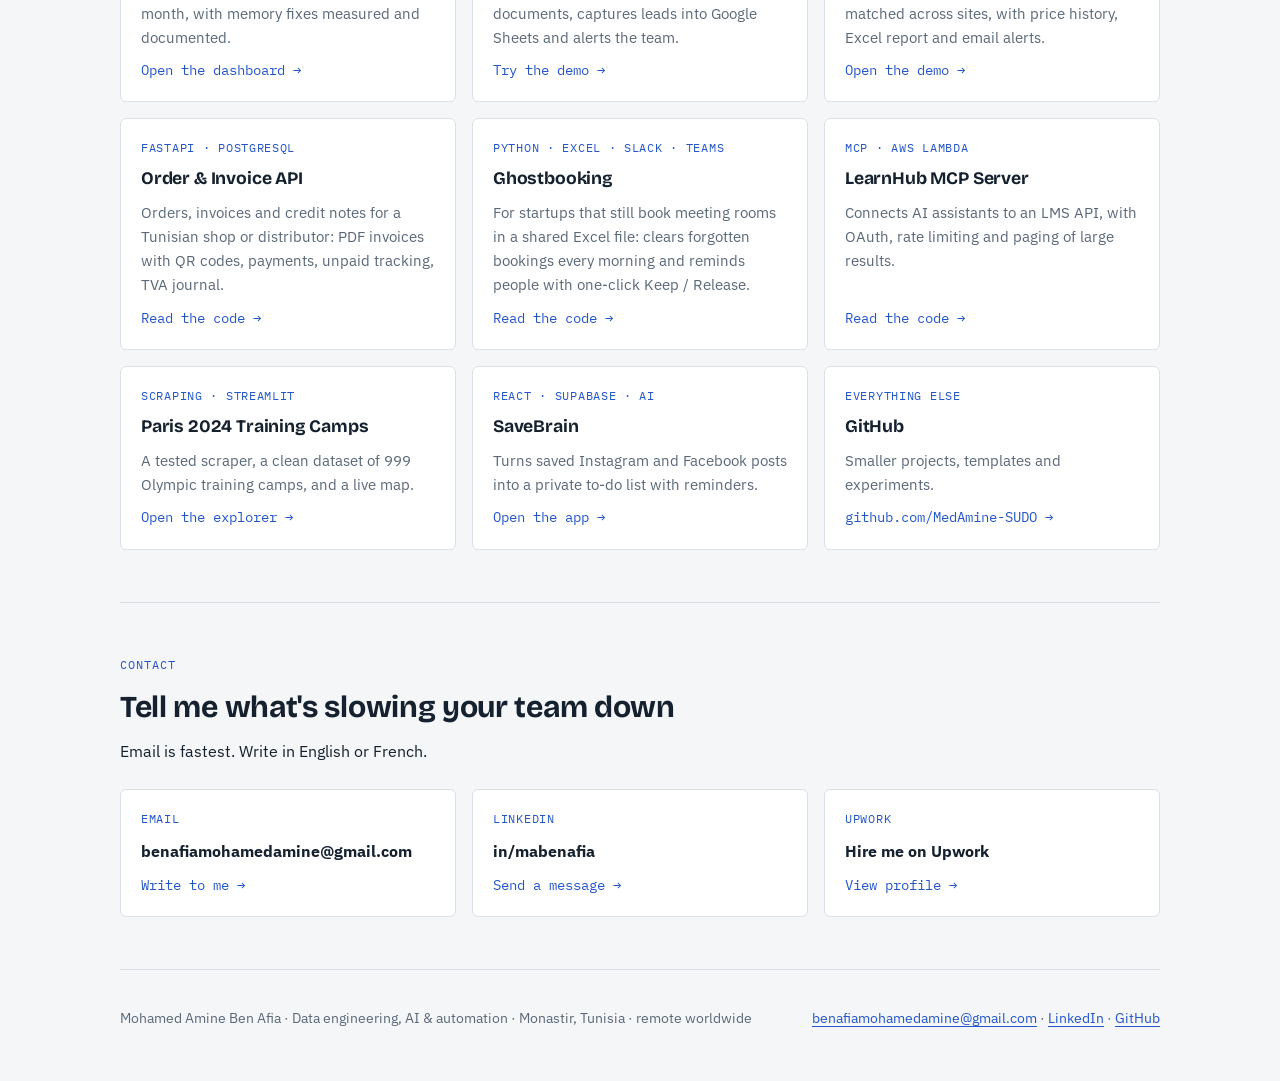
==== commit 1b13f7c1: "Add Ghostbooking: open-source card, automation proof link, note on the meeting-room case study" ====
--- a/site/index.html
+++ b/site/index.html
@@ -9,6 +9,11 @@
 <meta name="description" content="Data pipelines, web scraping, business automation and AI assistants for startups and small businesses. Fixed scope, clear price, the code is yours.">
 <meta property="og:title" content="Mohamed Amine Ben Afia · Data, AI & Automation">
 <meta property="og:description" content="Data pipelines, web scraping, business automation and AI assistants for startups and small businesses. Fixed scope, clear price, the code is yours.">
+<meta property="og:type" content="website">
+<meta property="og:image" content="https://mabenafia.vercel.app/assets/og.png">
+<meta property="og:image:width" content="1200">
+<meta property="og:image:height" content="627">
+<meta name="twitter:card" content="summary_large_image">
 <meta name="theme-color" content="#f4f6f8">
 <link rel="icon" href="assets/favicon.svg" type="image/svg+xml">
 <link rel="preconnect" href="https://fonts.googleapis.com">
@@ -69,7 +74,7 @@
   <h3><span data-l="en">Business automation</span><span data-l="fr">Automatisation métier</span></h3>
   <p><span data-l="en">Remove repetitive admin work: reports that build themselves, alerts that reach the right person, shared files that stay clean.</span><span data-l="fr">Supprimer le travail administratif répétitif : des rapports qui se font tout seuls, des alertes qui arrivent à la bonne personne, des fichiers partagés qui restent propres.</span></p>
   <ul><li><span data-l="en">Daily, weekly and monthly reports by email</span><span data-l="fr">Rapports quotidiens, hebdomadaires et mensuels par e-mail</span></li><li><span data-l="en">Alerts on Slack, email or WhatsApp</span><span data-l="fr">Alertes sur Slack, par e-mail ou sur WhatsApp</span></li><li><span data-l="en">Excel and Google Sheets clean-ups and syncs</span><span data-l="fr">Nettoyage et synchronisation de fichiers Excel et Google Sheets</span></li><li><span data-l="en">Orders, invoices and payments for shops and distributors</span><span data-l="fr">Commandes, factures et paiements pour commerces et distributeurs</span></li></ul>
-  <div class="proof"><span class="lbl"><span data-l="en">Proof</span><span data-l="fr">Preuves</span></span><a href="work/textile-stock-attendance"><span data-l="en">Textile wholesaler</span><span data-l="fr">Grossiste textile</span></a> <a href="work/meeting-rooms"><span data-l="en">Meeting-room cleanup</span><span data-l="fr">Salles de réunion</span></a> <a href="https://github.com/MedAmine-SUDO/order-invoice-api"><span data-l="en">Order &amp; Invoice API</span><span data-l="fr">API Commandes &amp; Factures</span></a></div>
+  <div class="proof"><span class="lbl"><span data-l="en">Proof</span><span data-l="fr">Preuves</span></span><a href="work/textile-stock-attendance"><span data-l="en">Textile wholesaler</span><span data-l="fr">Grossiste textile</span></a> <a href="work/meeting-rooms"><span data-l="en">Meeting-room cleanup</span><span data-l="fr">Salles de réunion</span></a> <a href="https://github.com/MedAmine-SUDO/ghostbooking">Ghostbooking</a> <a href="https://github.com/MedAmine-SUDO/order-invoice-api"><span data-l="en">Order &amp; Invoice API</span><span data-l="fr">API Commandes &amp; Factures</span></a></div>
 </article>
     <article class="svc">
   <span class="k"><span data-l="en">AI</span><span data-l="fr">IA</span></span>
@@ -123,11 +128,12 @@
   <span class="eyebrow"><span data-l="en">Open source</span><span data-l="fr">Open source</span></span>
   <h2 id="projects-h"><span data-l="en">Projects you can open, try and read</span><span data-l="fr">Des projets à ouvrir, tester et lire</span></h2>
   <p><span data-l="en">Each one runs for real, and the READMEs list the bugs I found by running them.</span><span data-l="fr">Chacun tourne pour de vrai, et les README listent les bugs trouvés en les faisant tourner.</span></p>
-  <div class="grid" style="--n:4">
+  <div class="grid" style="--n:3">
     <a class="card" href="https://eu-trade-explorer.streamlit.app/"><span class="k">Dagster · DuckDB · Streamlit</span><h3>EU Trade Explorer</h3><p><span data-l="en">Eurostat trade data, about 5 million rows a month, with memory fixes measured and documented.</span><span data-l="fr">Les données commerciales d'Eurostat, environ 5 millions de lignes par mois, avec des correctifs mémoire mesurés et documentés.</span></p><span class="arrow"><span data-l="en">Open the dashboard →</span><span data-l="fr">Ouvrir le tableau de bord →</span></span></a>
     <a class="card" href="https://ai-customer-assistant-demo.vercel.app"><span class="k">RAG · n8n · FastAPI</span><h3><span data-l="en">AI Customer Assistant</span><span data-l="fr">Assistant client IA</span></h3><p><span data-l="en">Answers customers from a business's own documents, captures leads into Google Sheets and alerts the team.</span><span data-l="fr">Répond aux clients à partir des documents de l'entreprise, enregistre les prospects dans Google Sheets et alerte l'équipe.</span></p><span class="arrow"><span data-l="en">Try the demo →</span><span data-l="fr">Tester la démo →</span></span></a>
     <a class="card" href="https://medamine-sudo.github.io/competitor-price-tracker/"><span class="k">Scraping · PostgreSQL</span><h3><span data-l="en">Competitor Price Tracker</span><span data-l="fr">Suivi des prix concurrents</span></h3><p><span data-l="en">Daily prices from Tunisian online shops, matched across sites, with price history, Excel report and email alerts.</span><span data-l="fr">Prix quotidiens de boutiques en ligne tunisiennes, rapprochés entre sites, avec historique, rapport Excel et alertes e-mail.</span></p><span class="arrow"><span data-l="en">Open the demo →</span><span data-l="fr">Ouvrir la démo →</span></span></a>
     <a class="card" href="https://github.com/MedAmine-SUDO/order-invoice-api"><span class="k">FastAPI · PostgreSQL</span><h3><span data-l="en">Order &amp; Invoice API</span><span data-l="fr">API Commandes &amp; Factures</span></h3><p><span data-l="en">Orders, invoices and credit notes for a Tunisian shop or distributor: PDF invoices with QR codes, payments, unpaid tracking, TVA journal.</span><span data-l="fr">Commandes, factures et avoirs pour un commerce ou distributeur tunisien : factures PDF avec QR code, paiements, suivi des impayés, journal TVA.</span></p><span class="arrow"><span data-l="en">Read the code →</span><span data-l="fr">Lire le code →</span></span></a>
+    <a class="card" href="https://github.com/MedAmine-SUDO/ghostbooking"><span class="k">Python · Excel · Slack · Teams</span><h3>Ghostbooking</h3><p><span data-l="en">For startups that still book meeting rooms in a shared Excel file: clears forgotten bookings every morning and reminds people with one-click Keep / Release.</span><span data-l="fr">Pour les startups qui réservent encore leurs salles dans un fichier Excel partagé : supprime chaque matin les réservations oubliées et envoie des rappels avec Garder / Libérer en un clic.</span></p><span class="arrow"><span data-l="en">Read the code →</span><span data-l="fr">Lire le code →</span></span></a>
     <a class="card" href="https://github.com/MedAmine-SUDO/learnhub-mcp-server"><span class="k">MCP · AWS Lambda</span><h3>LearnHub MCP Server</h3><p><span data-l="en">Connects AI assistants to an LMS API, with OAuth, rate limiting and paging of large results.</span><span data-l="fr">Connecte les assistants IA à l'API d'un LMS, avec OAuth, limitation de débit et pagination des gros résultats.</span></p><span class="arrow"><span data-l="en">Read the code →</span><span data-l="fr">Lire le code →</span></span></a>
     <a class="card" href="https://paris2024-training-camps.streamlit.app/"><span class="k">Scraping · Streamlit</span><h3>Paris 2024 Training Camps</h3><p><span data-l="en">A tested scraper, a clean dataset of 999 Olympic training camps, and a live map.</span><span data-l="fr">Un scraper testé, un jeu de données propre de 999 centres de préparation olympiques, et une carte interactive.</span></p><span class="arrow"><span data-l="en">Open the explorer →</span><span data-l="fr">Ouvrir la carte →</span></span></a>
     <a class="card" href="https://medamine-sudo.github.io/savebrain/"><span class="k">React · Supabase · AI</span><h3>SaveBrain</h3><p><span data-l="en">Turns saved Instagram and Facebook posts into a private to-do list with reminders.</span><span data-l="fr">Transforme vos publications Instagram et Facebook enregistrées en liste de tâches privée avec rappels.</span></p><span class="arrow"><span data-l="en">Open the app →</span><span data-l="fr">Ouvrir l'appli →</span></span></a>
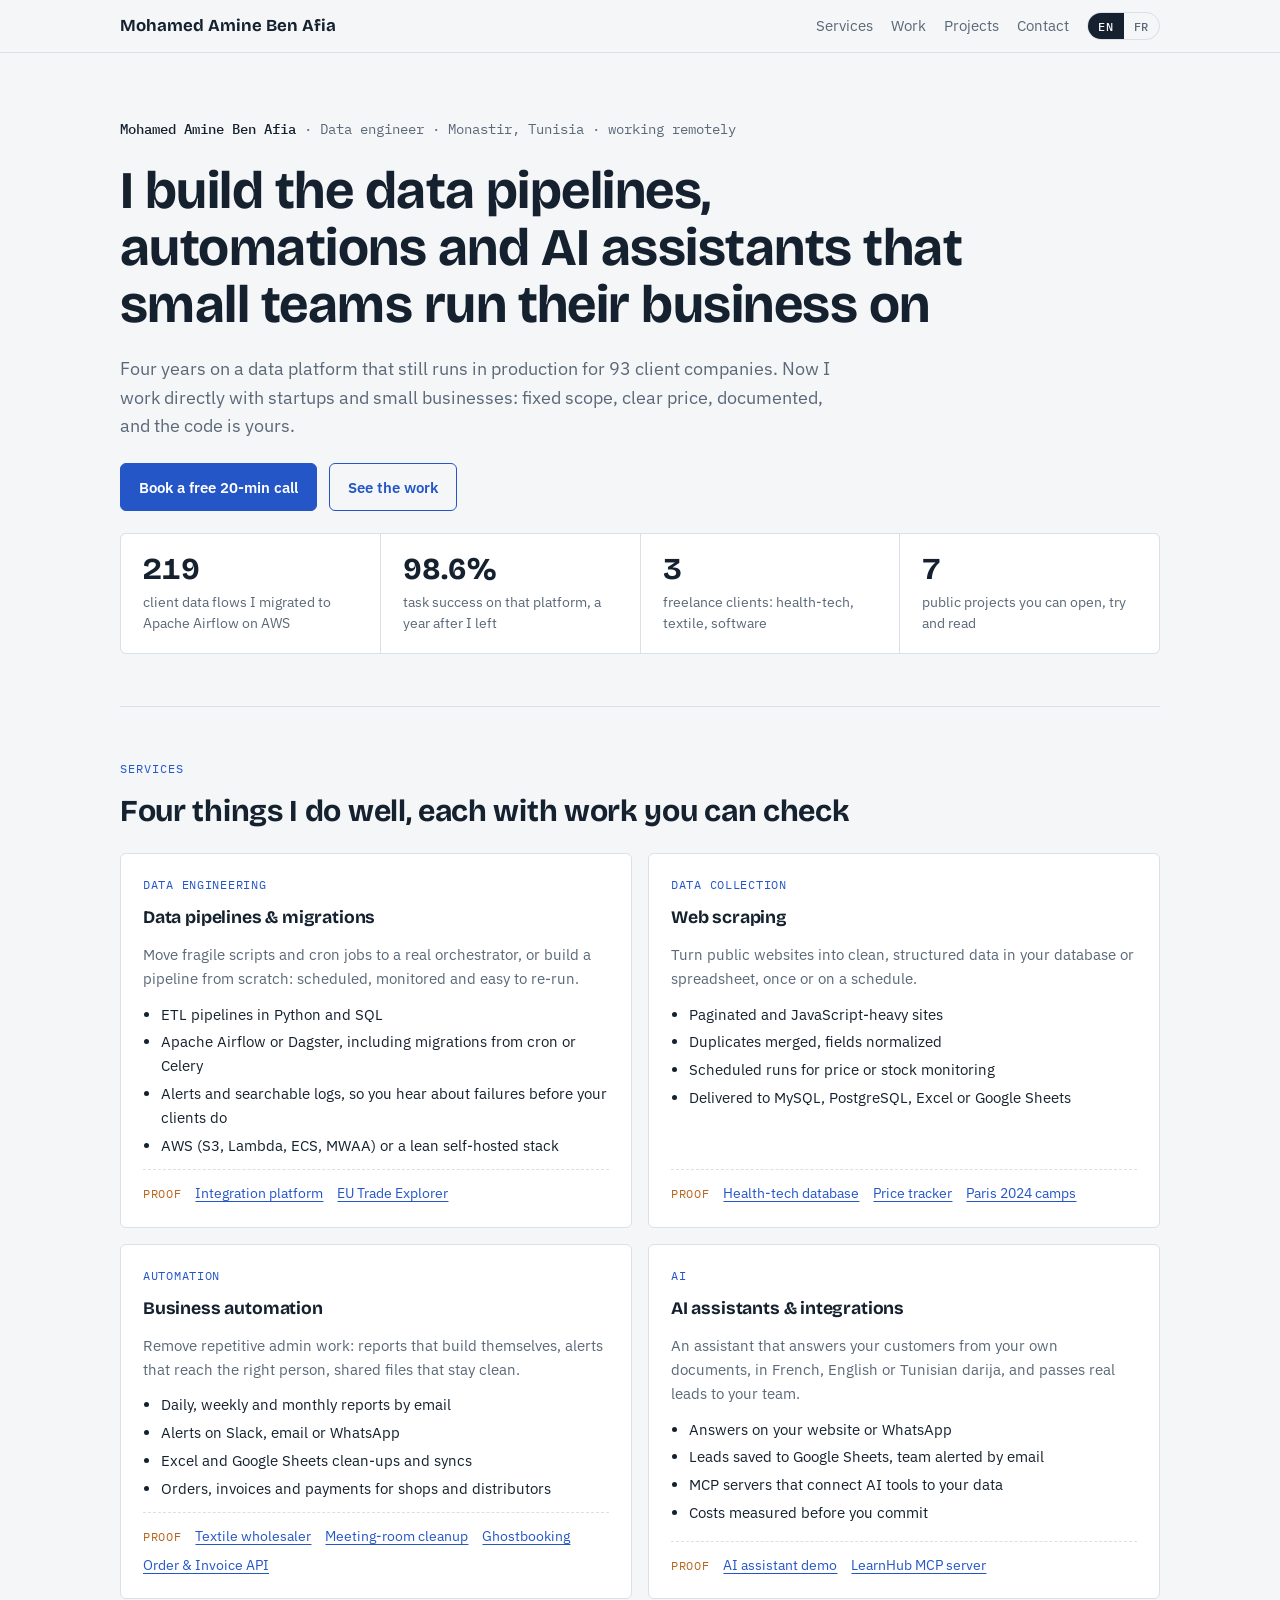
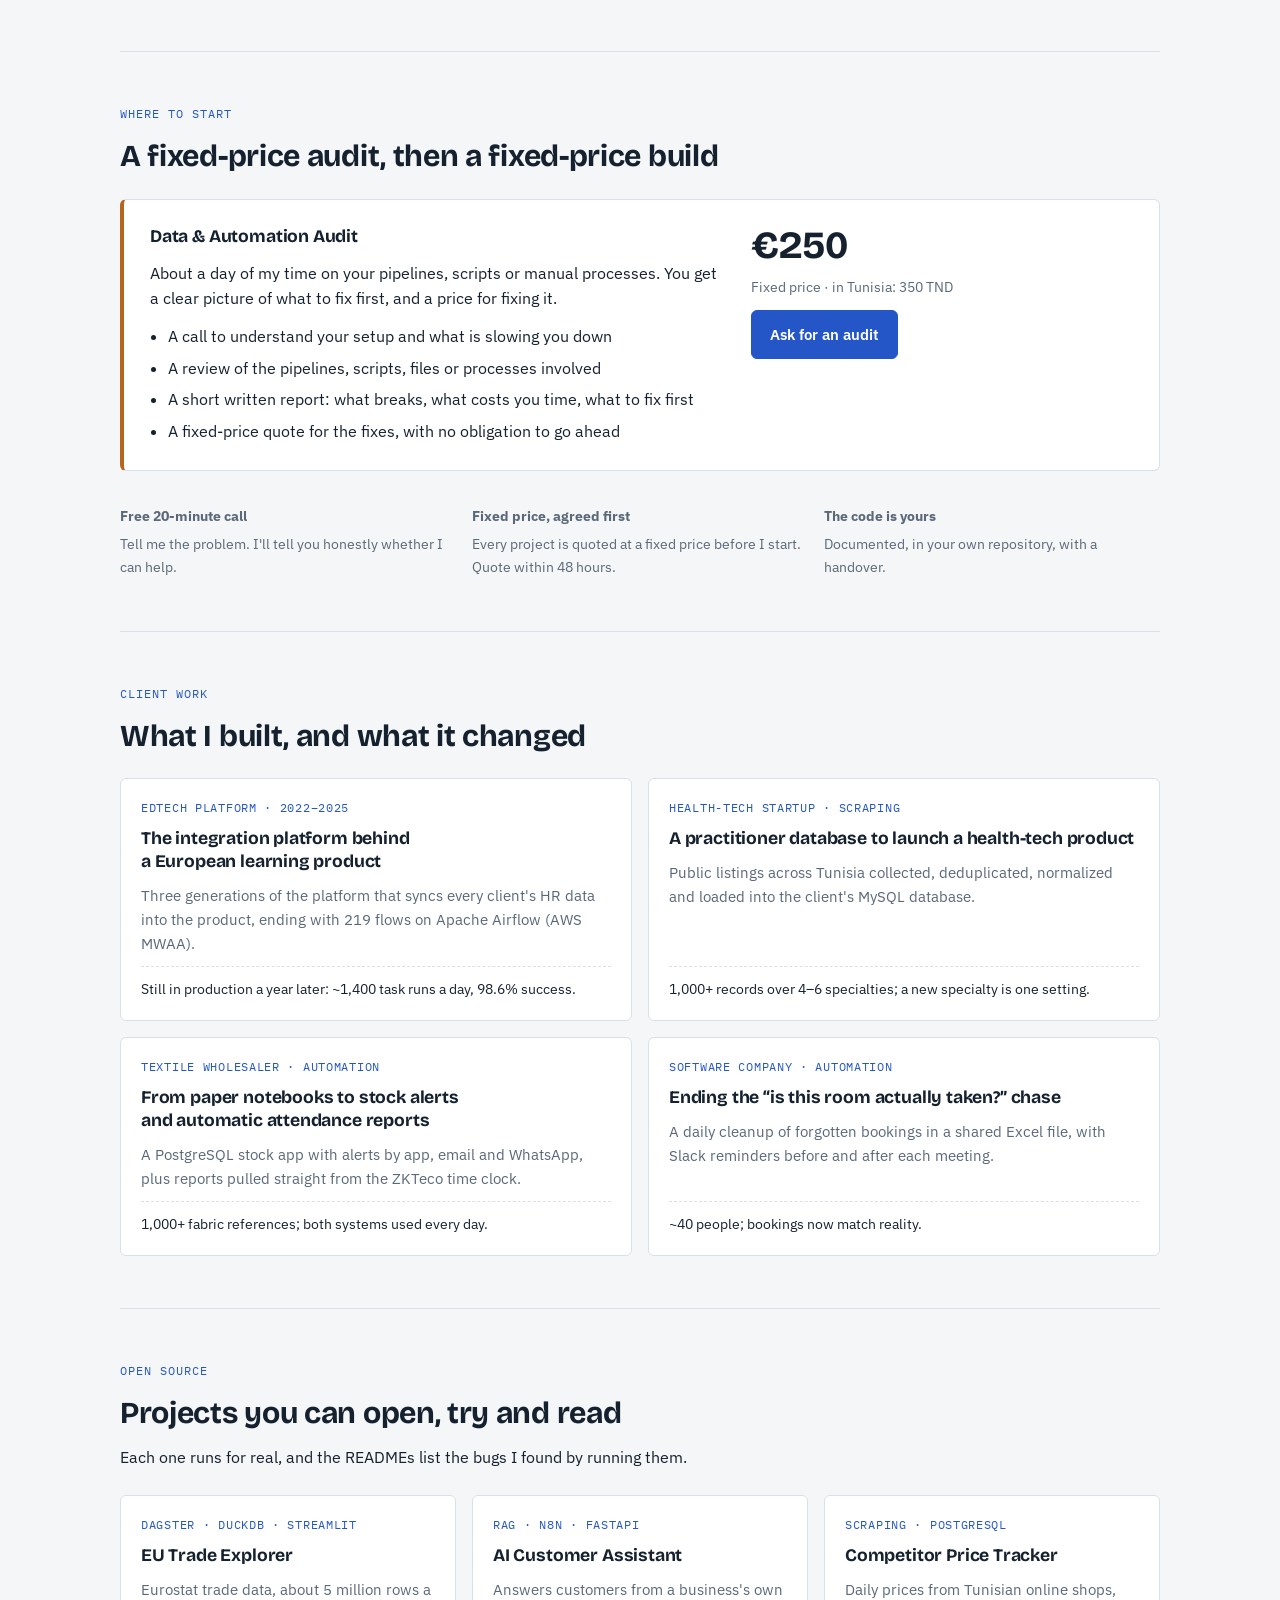
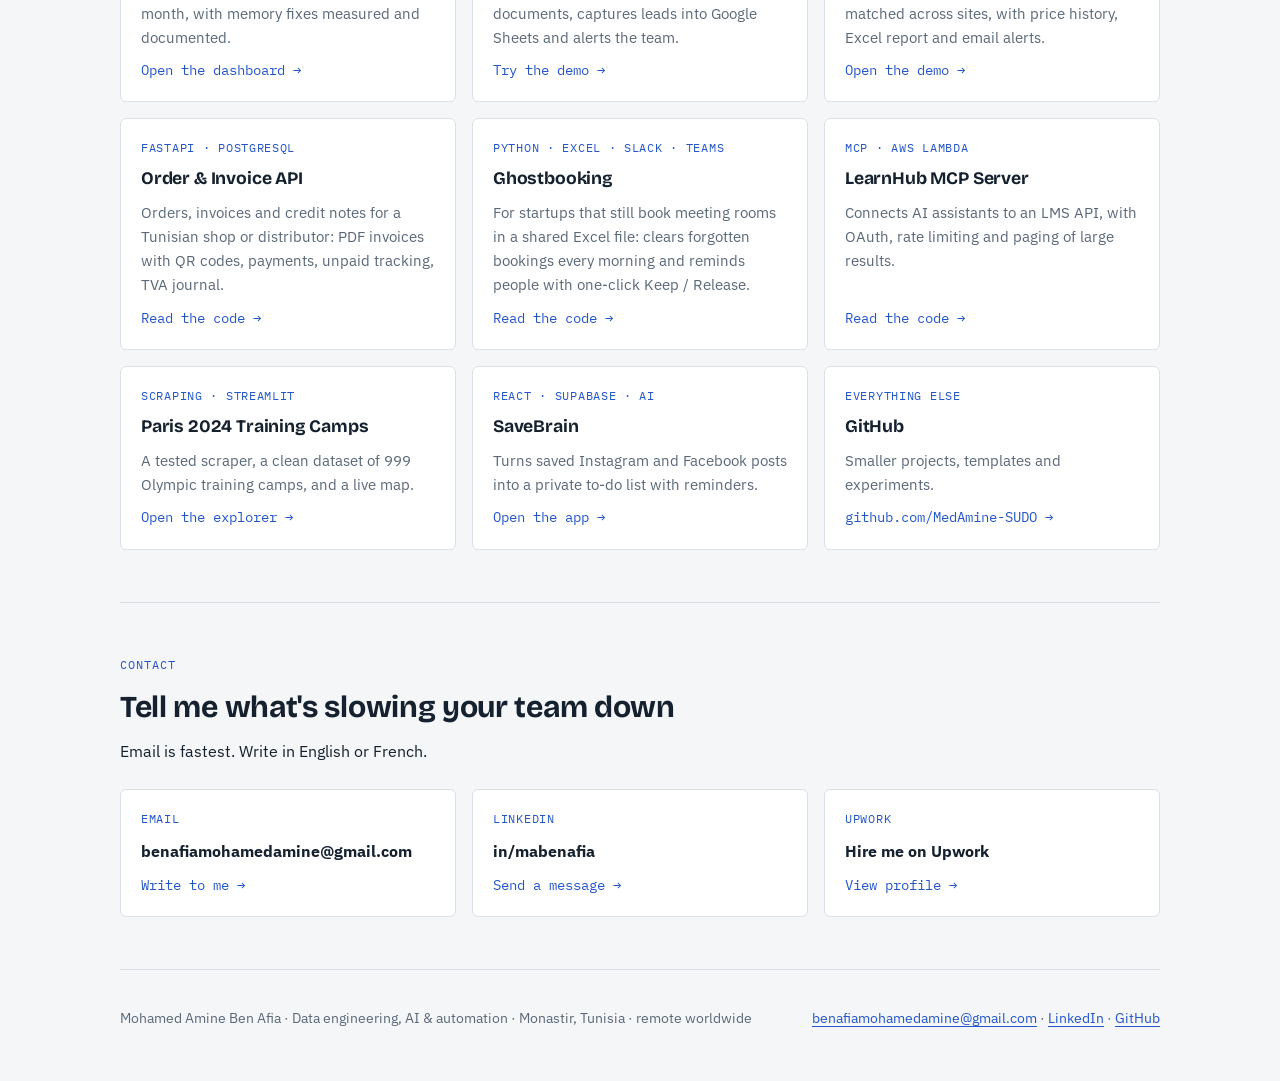
==== commit 7507c4cb: "Riseup facts: 219 flows, design ownership, 2022-2025 dates, connectors, spec-meeting wording" ====
--- a/site/index.html
+++ b/site/index.html
@@ -44,7 +44,7 @@
     <a class="btn ghost" href="#work"><span data-l="en">See the work</span><span data-l="fr">Voir les réalisations</span></a>
   </div>
   <div class="figures" role="list" style="--n:4">
-    <div class="fig" role="listitem"><b>~220</b><span><span data-l="en">client data flows I migrated to Apache Airflow on AWS</span><span data-l="fr">flux de données clients que j'ai migrés vers Apache Airflow sur AWS</span></span></div>
+    <div class="fig" role="listitem"><b>219</b><span><span data-l="en">client data flows I migrated to Apache Airflow on AWS</span><span data-l="fr">flux de données clients que j'ai migrés vers Apache Airflow sur AWS</span></span></div>
     <div class="fig" role="listitem"><b>98.6%</b><span><span data-l="en">task success on that platform, a year after I left</span><span data-l="fr">de tâches réussies sur cette plateforme, un an après mon départ</span></span></div>
     <div class="fig" role="listitem"><b>3</b><span><span data-l="en">freelance clients: health-tech, textile, software</span><span data-l="fr">clients freelance : santé, textile, logiciel</span></span></div>
     <div class="fig" role="listitem"><b>7</b><span><span data-l="en">public projects you can open, try and read</span><span data-l="fr">projets publics à ouvrir, tester et lire</span></span></div>
@@ -117,7 +117,7 @@
   <span class="eyebrow"><span data-l="en">Client work</span><span data-l="fr">Réalisations clients</span></span>
   <h2 id="work-h"><span data-l="en">What I built, and what it changed</span><span data-l="fr">Ce que j'ai construit, et ce que ça a changé</span></h2>
   <div class="grid" style="--n:2">
-    <a class="card" href="work/integration-platform"><span class="k"><span data-l="en">EdTech platform · 2021–2025</span><span data-l="fr">Plateforme EdTech · 2021–2025</span></span><h3><span data-l="en">The integration platform behind a European learning product</span><span data-l="fr">La plateforme d'intégration derrière un produit e-learning européen</span></h3><p><span data-l="en">Three generations of the platform that syncs every client's HR data into the product, ending with ~220 flows on Apache Airflow (AWS MWAA).</span><span data-l="fr">Trois générations de la plateforme qui synchronise les données RH de chaque client avec le produit, jusqu'à ~220 flux sur Apache Airflow (AWS MWAA).</span></p><p class="out"><span data-l="en">Still in production a year later: ~1,400 task runs a day, 98.6% success.</span><span data-l="fr">Toujours en production un an après : ~1 400 tâches par jour, 98,6 % de réussite.</span></p></a>
+    <a class="card" href="work/integration-platform"><span class="k"><span data-l="en">EdTech platform · 2022–2025</span><span data-l="fr">Plateforme EdTech · 2022–2025</span></span><h3><span data-l="en">The integration platform behind a European learning product</span><span data-l="fr">La plateforme d'intégration derrière un produit e-learning européen</span></h3><p><span data-l="en">Three generations of the platform that syncs every client's HR data into the product, ending with 219 flows on Apache Airflow (AWS MWAA).</span><span data-l="fr">Trois générations de la plateforme qui synchronise les données RH de chaque client avec le produit, jusqu'à 219 flux sur Apache Airflow (AWS MWAA).</span></p><p class="out"><span data-l="en">Still in production a year later: ~1,400 task runs a day, 98.6% success.</span><span data-l="fr">Toujours en production un an après : ~1 400 tâches par jour, 98,6 % de réussite.</span></p></a>
     <a class="card" href="work/practitioner-database"><span class="k"><span data-l="en">Health-tech startup · scraping</span><span data-l="fr">Startup santé · scraping</span></span><h3><span data-l="en">A practitioner database to launch a health-tech product</span><span data-l="fr">Une base de praticiens pour lancer un produit santé</span></h3><p><span data-l="en">Public listings across Tunisia collected, deduplicated, normalized and loaded into the client's MySQL database.</span><span data-l="fr">Annonces publiques de toute la Tunisie collectées, dédoublonnées, normalisées et chargées dans la base MySQL du client.</span></p><p class="out"><span data-l="en">1,000+ records over 4–6 specialties; a new specialty is one setting.</span><span data-l="fr">1 000+ fiches sur 4 à 6 spécialités ; une nouvelle spécialité = un paramètre.</span></p></a>
     <a class="card" href="work/textile-stock-attendance"><span class="k"><span data-l="en">Textile wholesaler · automation</span><span data-l="fr">Grossiste textile · automatisation</span></span><h3><span data-l="en">From paper notebooks to stock alerts and automatic attendance reports</span><span data-l="fr">Des cahiers papier aux alertes de stock et aux rapports de présence automatiques</span></h3><p><span data-l="en">A PostgreSQL stock app with alerts by app, email and WhatsApp, plus reports pulled straight from the ZKTeco time clock.</span><span data-l="fr">Une application de stock PostgreSQL avec alertes dans l'appli, par e-mail et WhatsApp, plus des rapports tirés directement de la pointeuse ZKTeco.</span></p><p class="out"><span data-l="en">1,000+ fabric references; both systems used every day.</span><span data-l="fr">1 000+ références de tissu ; les deux systèmes sont utilisés tous les jours.</span></p></a>
     <a class="card" href="work/meeting-rooms"><span class="k"><span data-l="en">Software company · automation</span><span data-l="fr">Éditeur de logiciels · automatisation</span></span><h3><span data-l="en">Ending the “is this room actually taken?” chase</span><span data-l="fr">Fini les « cette salle est-elle vraiment prise ? »</span></h3><p><span data-l="en">A daily cleanup of forgotten bookings in a shared Excel file, with Slack reminders before and after each meeting.</span><span data-l="fr">Un nettoyage quotidien des réservations oubliées dans un fichier Excel partagé, avec des rappels Slack avant et après chaque réunion.</span></p><p class="out"><span data-l="en">~40 people; bookings now match reality.</span><span data-l="fr">~40 personnes ; les réservations reflètent enfin la réalité.</span></p></a>
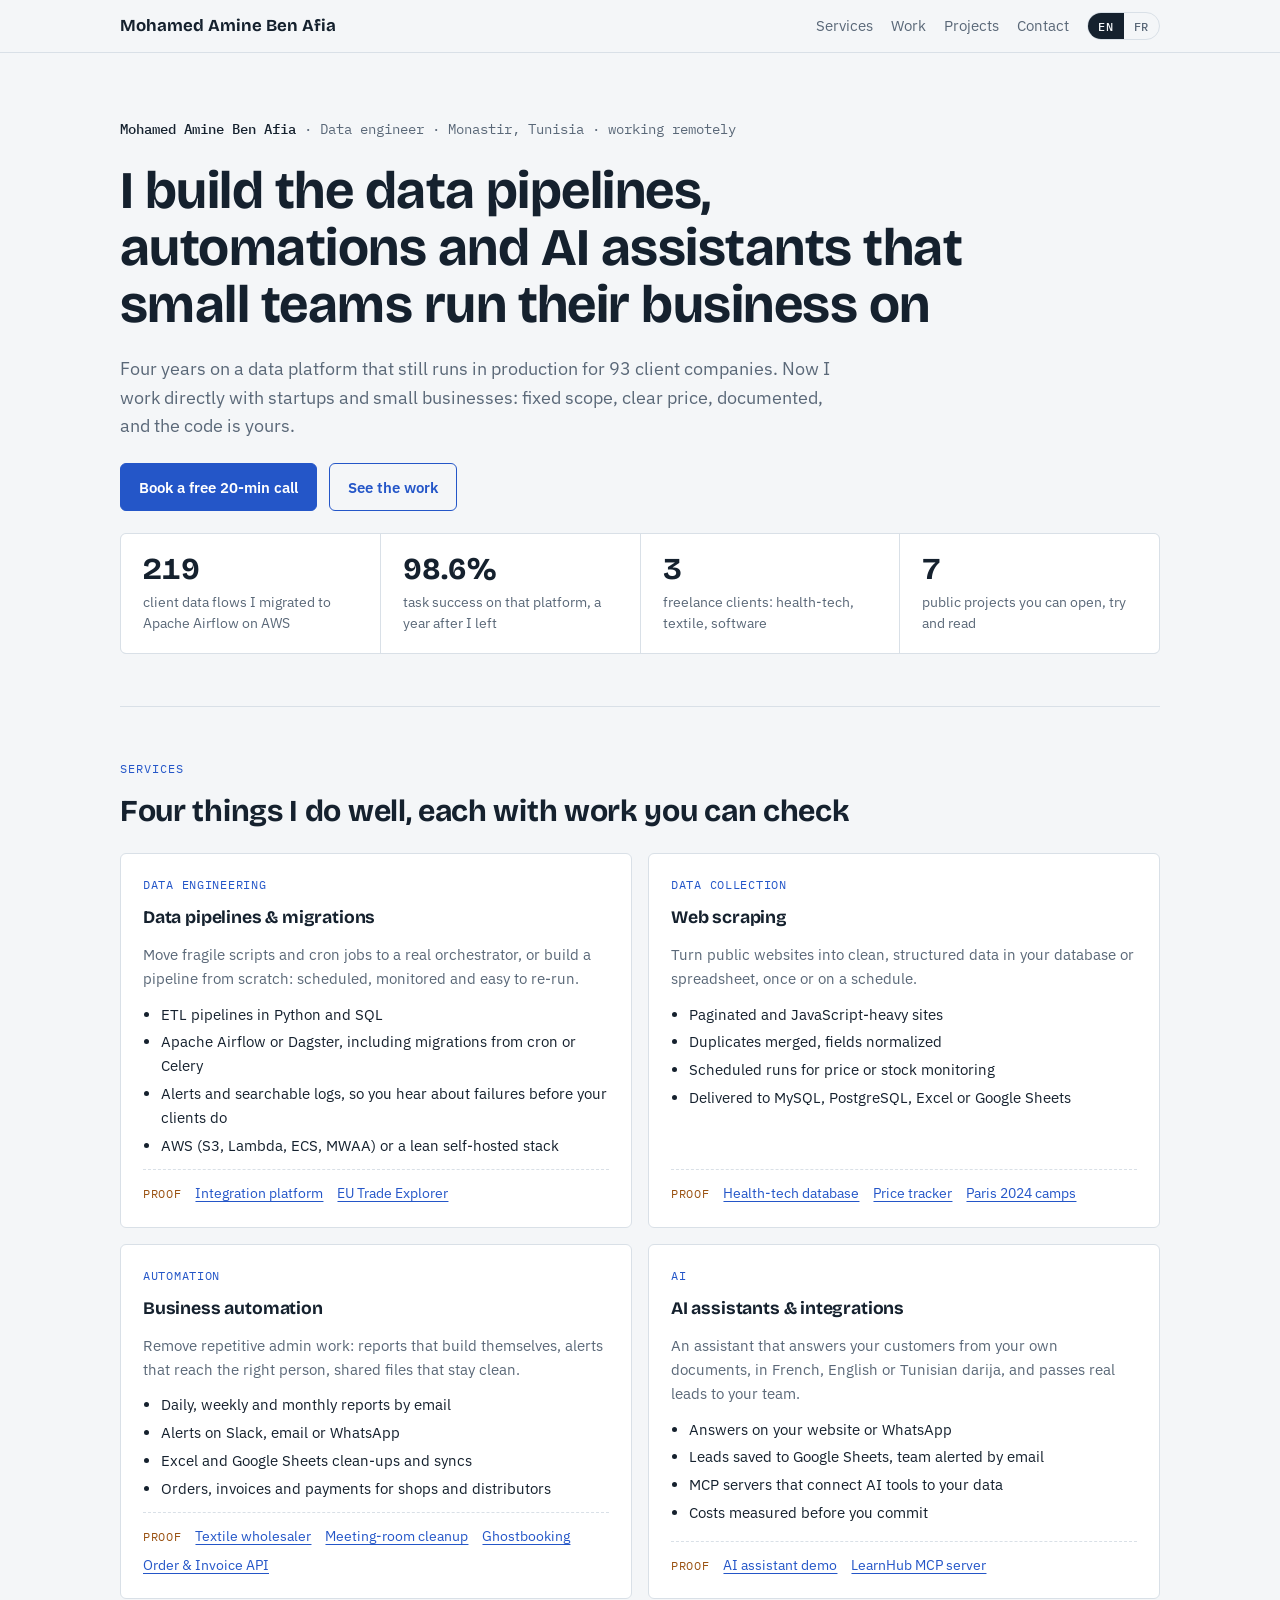
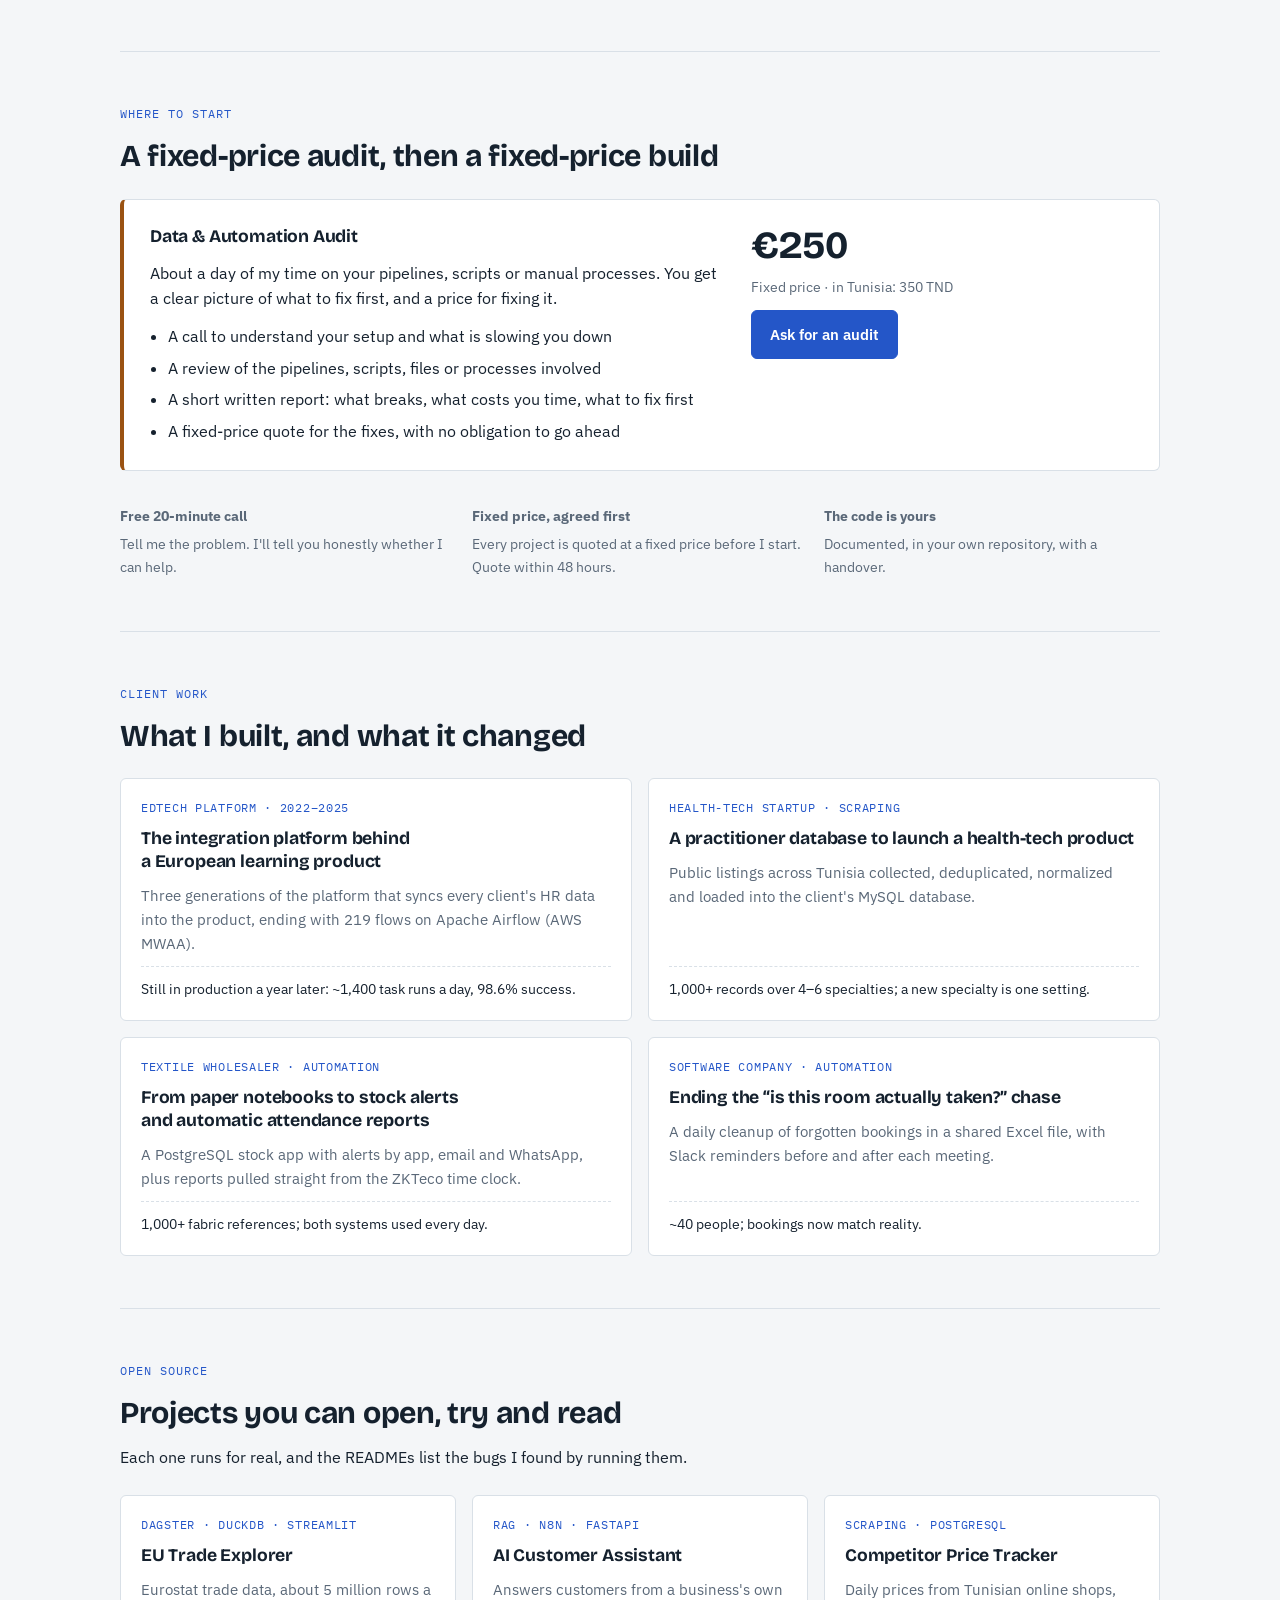
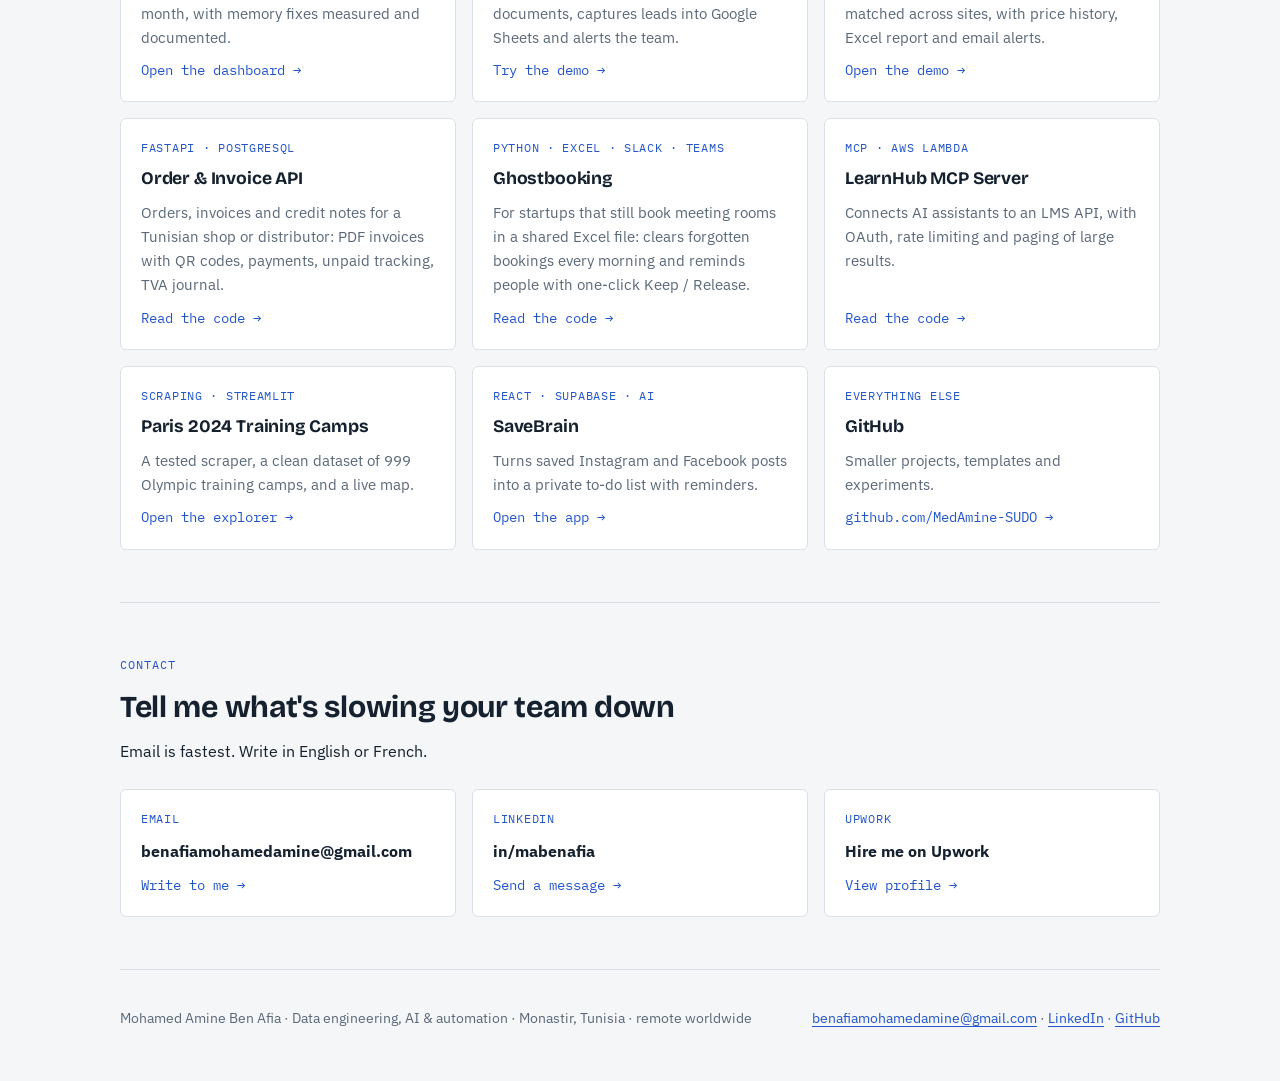
==== commit d08527f7: "Accessibility: header and main landmarks, darker accent for small labels (WCAG AA contrast)" ====
--- a/site/index.html
+++ b/site/index.html
@@ -23,7 +23,7 @@
 <script src="assets/lang.js"></script>
 </head>
 <body>
-<div class="top"><div class="wrap">
+<header class="top"><div class="wrap">
   <a class="brand" href="./">Mohamed Amine Ben Afia</a>
   <nav class="nav" aria-label="Main">
     <a href="#services"><span data-l="en">Services</span><span data-l="fr">Services</span></a>
@@ -32,8 +32,9 @@
     <a href="#contact"><span data-l="en">Contact</span><span data-l="fr">Contact</span></a>
     <span class="lang" role="group" aria-label="Language / Langue"><button type="button" data-set="en" aria-pressed="true" onclick="setLang('en')">EN</button><button type="button" data-set="fr" aria-pressed="false" onclick="setLang('fr')">FR</button></span>
   </nav>
-</div></div>
+</div></header>
 <div class="wrap">
+<main>
 
 <header class="hero">
   <div class="who"><strong>Mohamed Amine Ben Afia</strong> · <span data-l="en">Data engineer · Monastir, Tunisia · working remotely</span><span data-l="fr">Data engineer · Monastir, Tunisie · en télétravail</span></div>
@@ -152,6 +153,7 @@
   </div>
 </section>
 
+</main>
 <footer>
   <span><span data-l="en">Mohamed Amine Ben Afia · Data engineering, AI &amp; automation · Monastir, Tunisia · remote worldwide</span><span data-l="fr">Mohamed Amine Ben Afia · Data engineering, IA &amp; automatisation · Monastir, Tunisie · à distance partout</span></span>
   <span><a href="mailto:benafiamohamedamine@gmail.com">benafiamohamedamine@gmail.com</a> · <a href="https://www.linkedin.com/in/mabenafia/">LinkedIn</a> · <a href="https://github.com/MedAmine-SUDO">GitHub</a></span>
--- a/site/assets/site.css
+++ b/site/assets/site.css
@@ -1,7 +1,7 @@
 /* Layout: one reading column with full-width bands; same system as the case studies. */
 :root {
   --bg: #f4f6f8; --surface: #ffffff; --ink: #15212e; --muted: #5a6878;
-  --line: #d9e0e7; --accent: #2456c8; --accent-soft: #e4ebfa; --signal: #b5651d; --on-accent: #ffffff;
+  --line: #d9e0e7; --accent: #2456c8; --accent-soft: #e4ebfa; --signal: #9a5212; --on-accent: #ffffff;
   --display: "Bricolage Grotesque", "Segoe UI", system-ui, sans-serif;
   --body: "IBM Plex Sans", "Segoe UI", system-ui, sans-serif;
   --mono: "IBM Plex Mono", ui-monospace, "SFMono-Regular", Menlo, monospace;
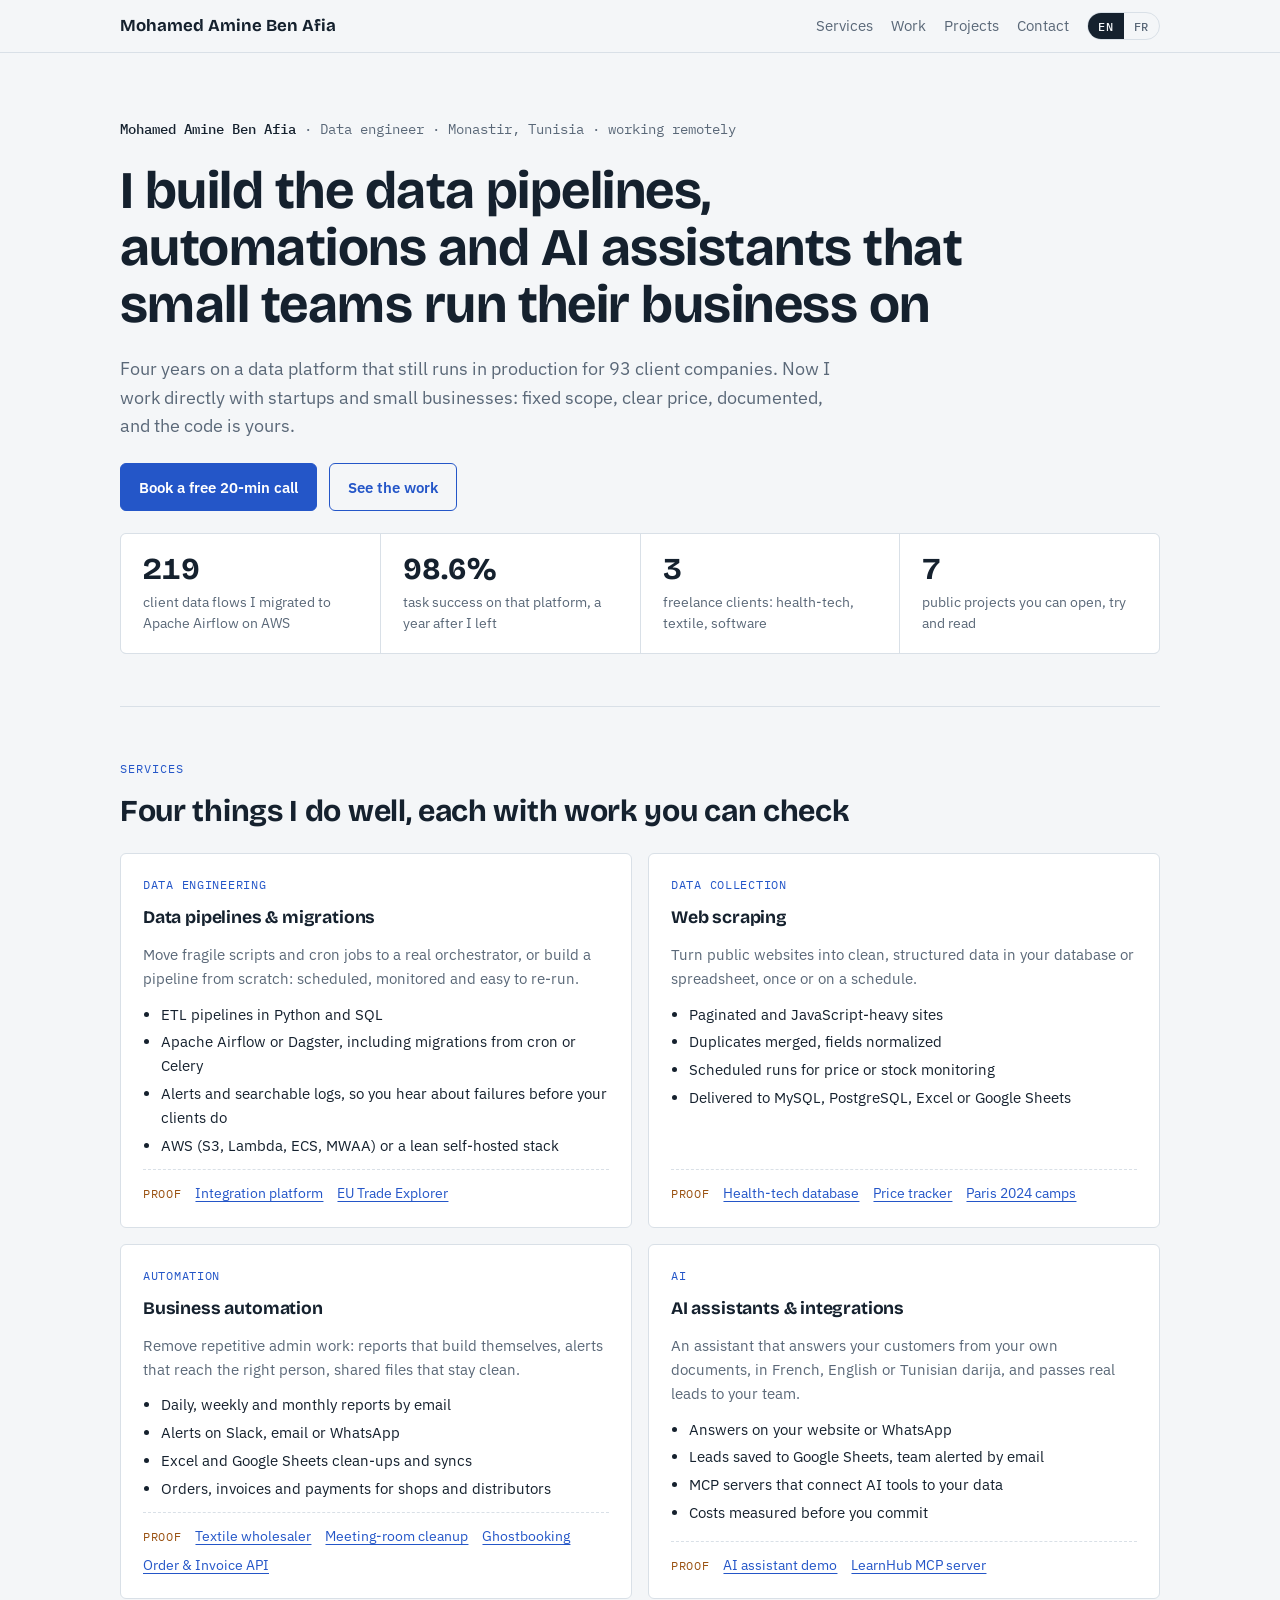
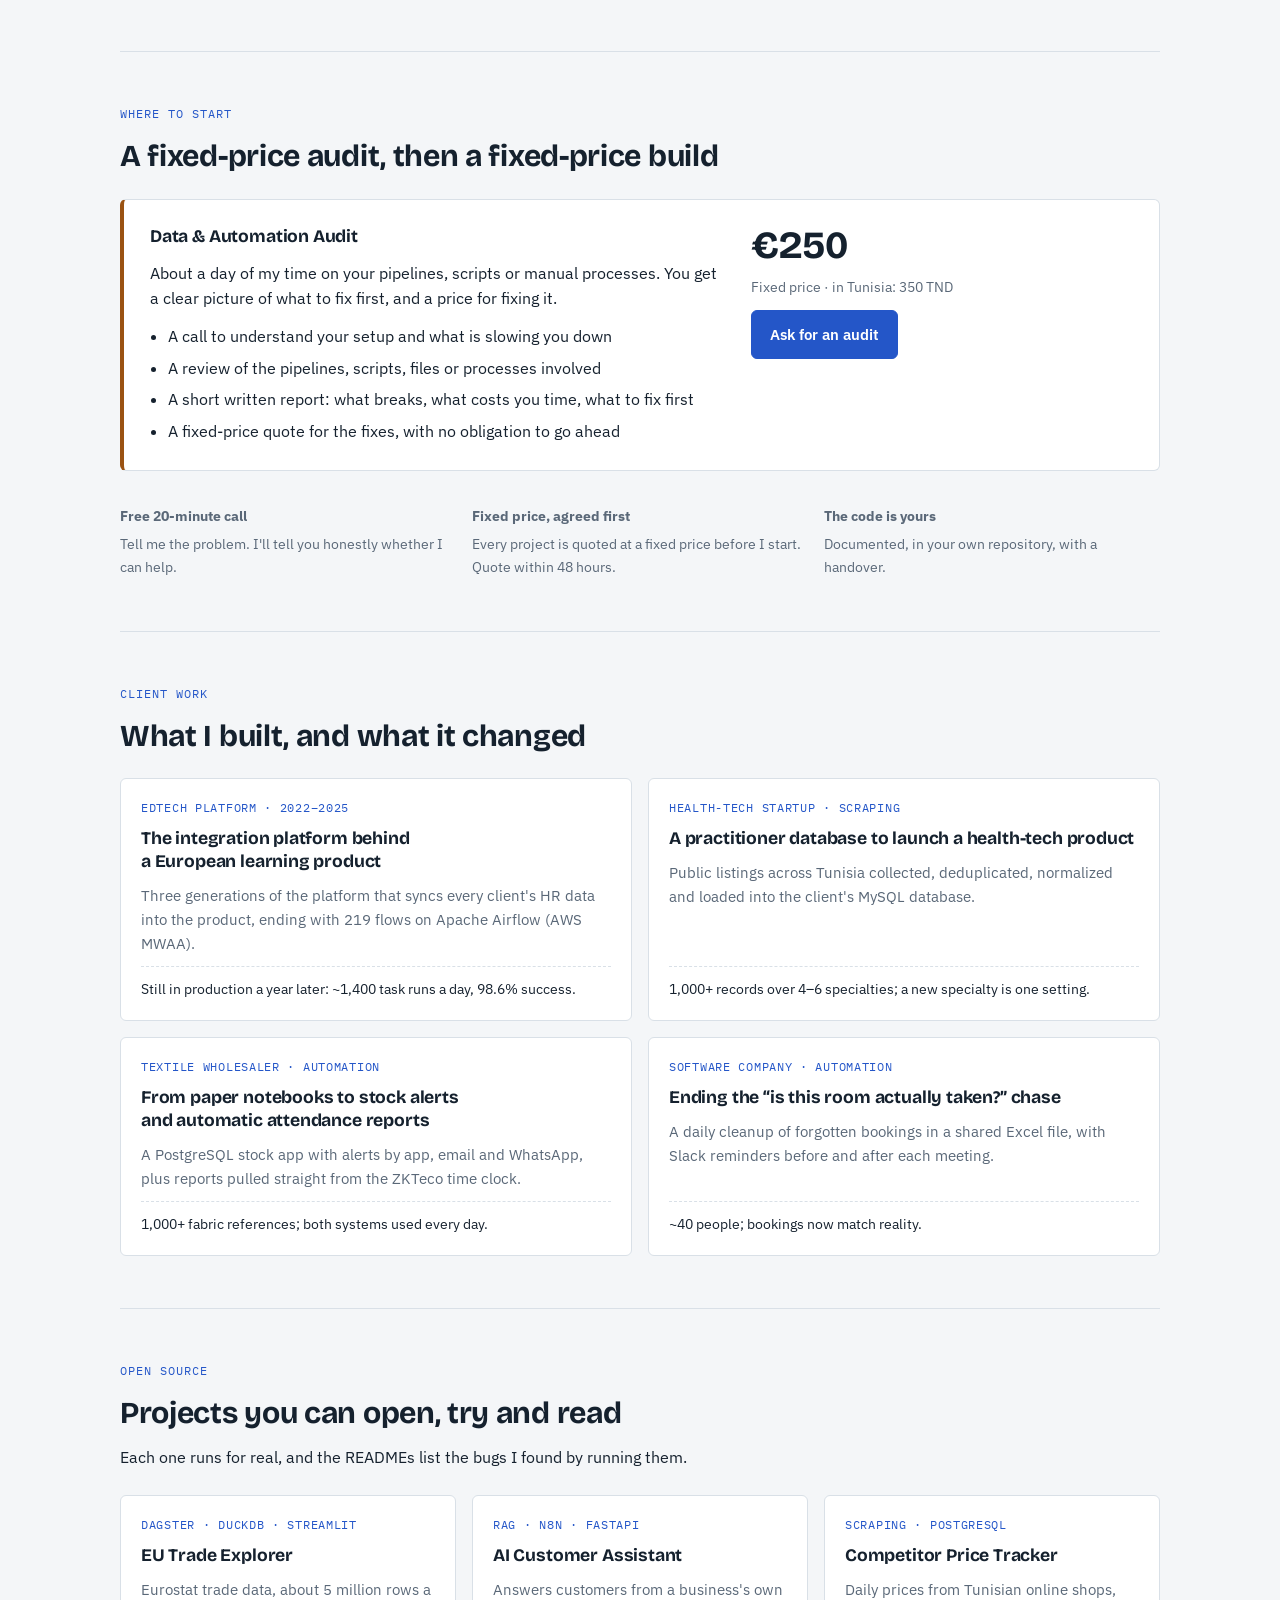
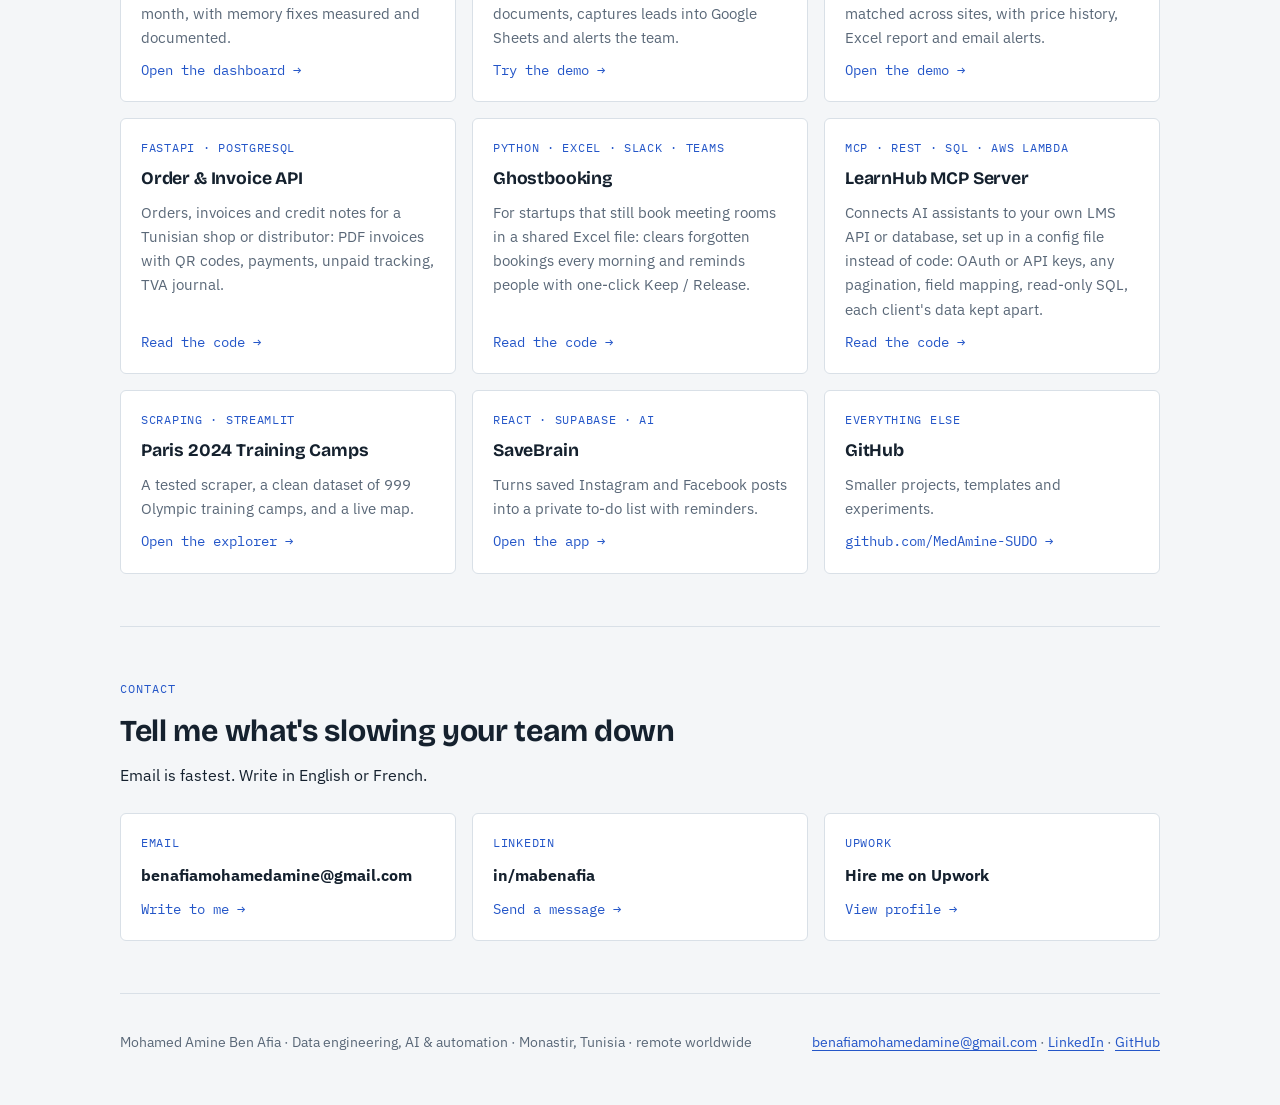
==== commit f96330b9: "LearnHub card: connects to your own LMS API or database, configured without code" ====
--- a/site/index.html
+++ b/site/index.html
@@ -135,7 +135,7 @@
     <a class="card" href="https://medamine-sudo.github.io/competitor-price-tracker/"><span class="k">Scraping · PostgreSQL</span><h3><span data-l="en">Competitor Price Tracker</span><span data-l="fr">Suivi des prix concurrents</span></h3><p><span data-l="en">Daily prices from Tunisian online shops, matched across sites, with price history, Excel report and email alerts.</span><span data-l="fr">Prix quotidiens de boutiques en ligne tunisiennes, rapprochés entre sites, avec historique, rapport Excel et alertes e-mail.</span></p><span class="arrow"><span data-l="en">Open the demo →</span><span data-l="fr">Ouvrir la démo →</span></span></a>
     <a class="card" href="https://github.com/MedAmine-SUDO/order-invoice-api"><span class="k">FastAPI · PostgreSQL</span><h3><span data-l="en">Order &amp; Invoice API</span><span data-l="fr">API Commandes &amp; Factures</span></h3><p><span data-l="en">Orders, invoices and credit notes for a Tunisian shop or distributor: PDF invoices with QR codes, payments, unpaid tracking, TVA journal.</span><span data-l="fr">Commandes, factures et avoirs pour un commerce ou distributeur tunisien : factures PDF avec QR code, paiements, suivi des impayés, journal TVA.</span></p><span class="arrow"><span data-l="en">Read the code →</span><span data-l="fr">Lire le code →</span></span></a>
     <a class="card" href="https://github.com/MedAmine-SUDO/ghostbooking"><span class="k">Python · Excel · Slack · Teams</span><h3>Ghostbooking</h3><p><span data-l="en">For startups that still book meeting rooms in a shared Excel file: clears forgotten bookings every morning and reminds people with one-click Keep / Release.</span><span data-l="fr">Pour les startups qui réservent encore leurs salles dans un fichier Excel partagé : supprime chaque matin les réservations oubliées et envoie des rappels avec Garder / Libérer en un clic.</span></p><span class="arrow"><span data-l="en">Read the code →</span><span data-l="fr">Lire le code →</span></span></a>
-    <a class="card" href="https://github.com/MedAmine-SUDO/learnhub-mcp-server"><span class="k">MCP · AWS Lambda</span><h3>LearnHub MCP Server</h3><p><span data-l="en">Connects AI assistants to an LMS API, with OAuth, rate limiting and paging of large results.</span><span data-l="fr">Connecte les assistants IA à l'API d'un LMS, avec OAuth, limitation de débit et pagination des gros résultats.</span></p><span class="arrow"><span data-l="en">Read the code →</span><span data-l="fr">Lire le code →</span></span></a>
+    <a class="card" href="https://github.com/MedAmine-SUDO/learnhub-mcp-server"><span class="k">MCP · REST · SQL · AWS Lambda</span><h3>LearnHub MCP Server</h3><p><span data-l="en">Connects AI assistants to your own LMS API or database, set up in a config file instead of code: OAuth or API keys, any pagination, field mapping, read-only SQL, each client's data kept apart.</span><span data-l="fr">Connecte les assistants IA à votre propre API LMS ou base de données, réglé dans un fichier de configuration plutôt qu'en code : OAuth ou clé d'API, toute pagination, correspondance des champs, SQL en lecture seule, données de chaque client séparées.</span></p><span class="arrow"><span data-l="en">Read the code →</span><span data-l="fr">Lire le code →</span></span></a>
     <a class="card" href="https://paris2024-training-camps.streamlit.app/"><span class="k">Scraping · Streamlit</span><h3>Paris 2024 Training Camps</h3><p><span data-l="en">A tested scraper, a clean dataset of 999 Olympic training camps, and a live map.</span><span data-l="fr">Un scraper testé, un jeu de données propre de 999 centres de préparation olympiques, et une carte interactive.</span></p><span class="arrow"><span data-l="en">Open the explorer →</span><span data-l="fr">Ouvrir la carte →</span></span></a>
     <a class="card" href="https://medamine-sudo.github.io/savebrain/"><span class="k">React · Supabase · AI</span><h3>SaveBrain</h3><p><span data-l="en">Turns saved Instagram and Facebook posts into a private to-do list with reminders.</span><span data-l="fr">Transforme vos publications Instagram et Facebook enregistrées en liste de tâches privée avec rappels.</span></p><span class="arrow"><span data-l="en">Open the app →</span><span data-l="fr">Ouvrir l'appli →</span></span></a>
     <a class="card" href="https://github.com/MedAmine-SUDO"><span class="k"><span data-l="en">Everything else</span><span data-l="fr">Tout le reste</span></span><h3>GitHub</h3><p><span data-l="en">Smaller projects, templates and experiments.</span><span data-l="fr">Petits projets, templates et expériences.</span></p><span class="arrow">github.com/MedAmine-SUDO →</span></a>
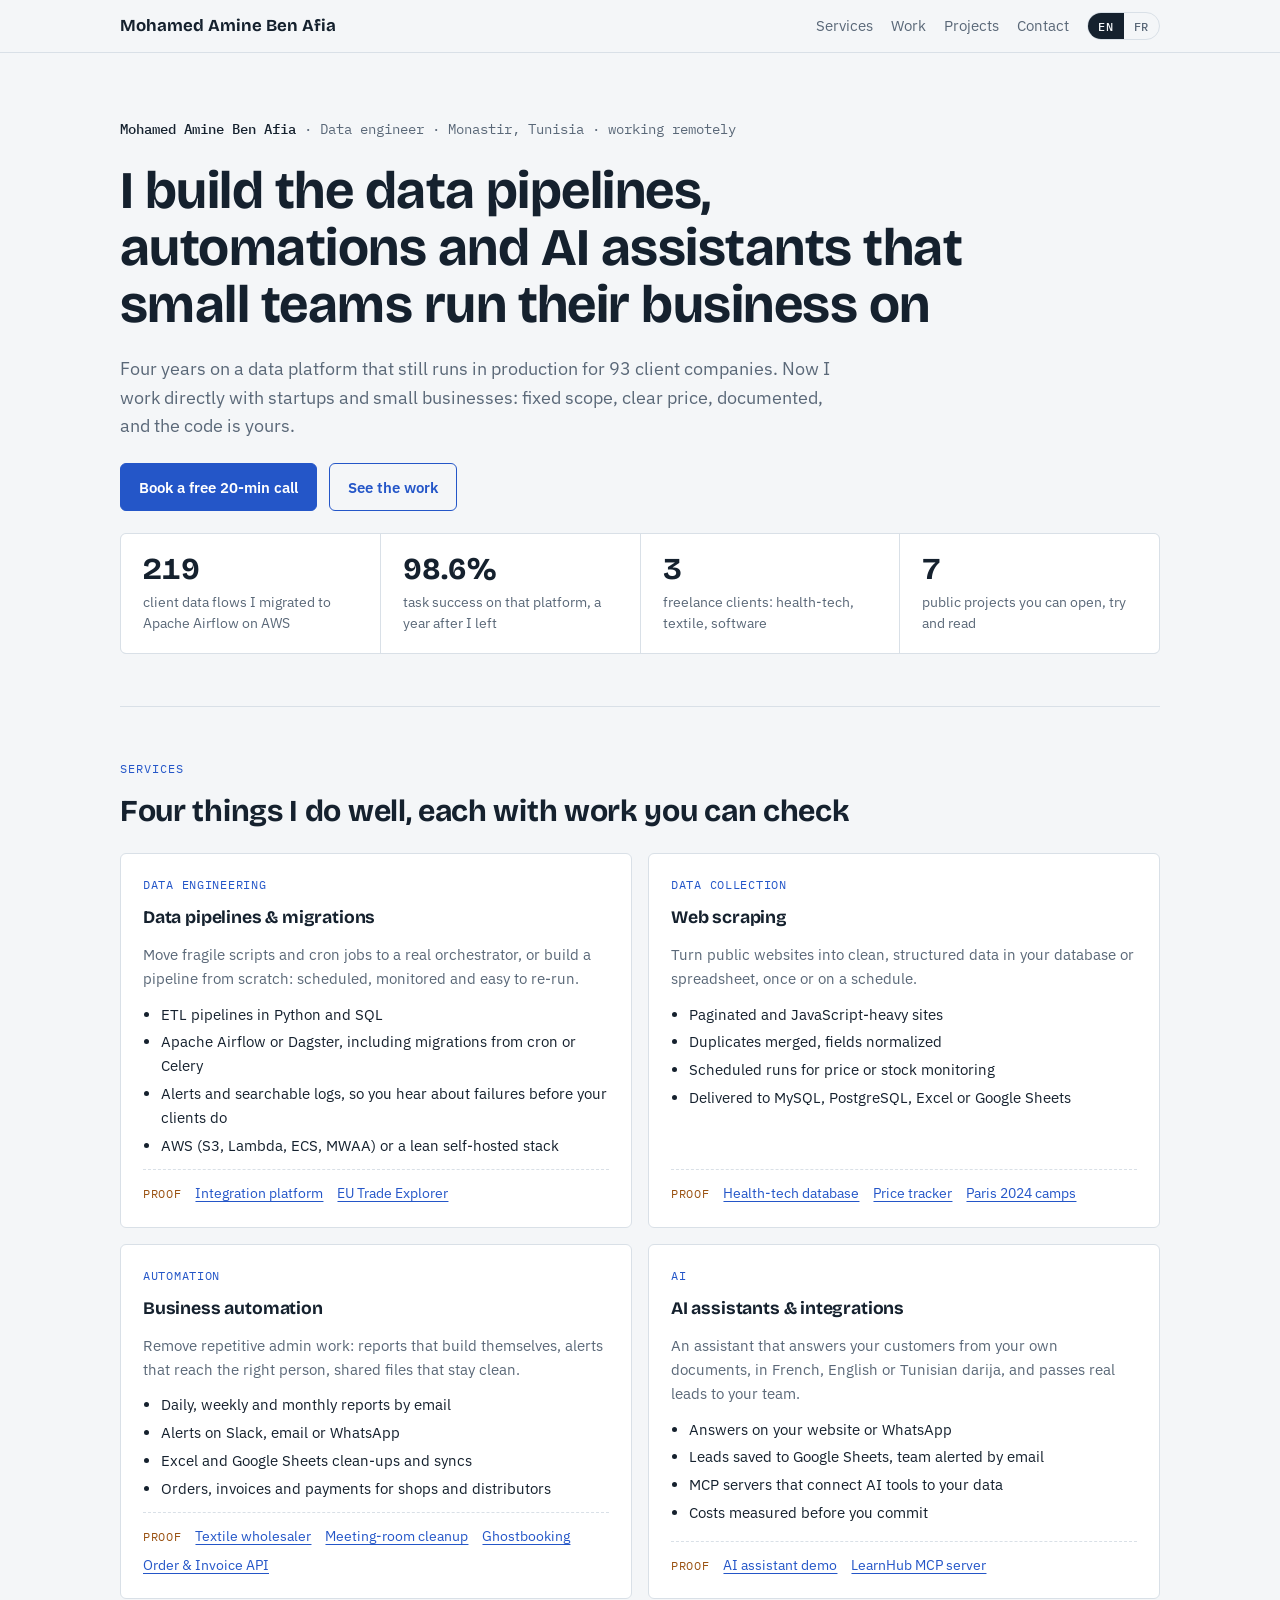
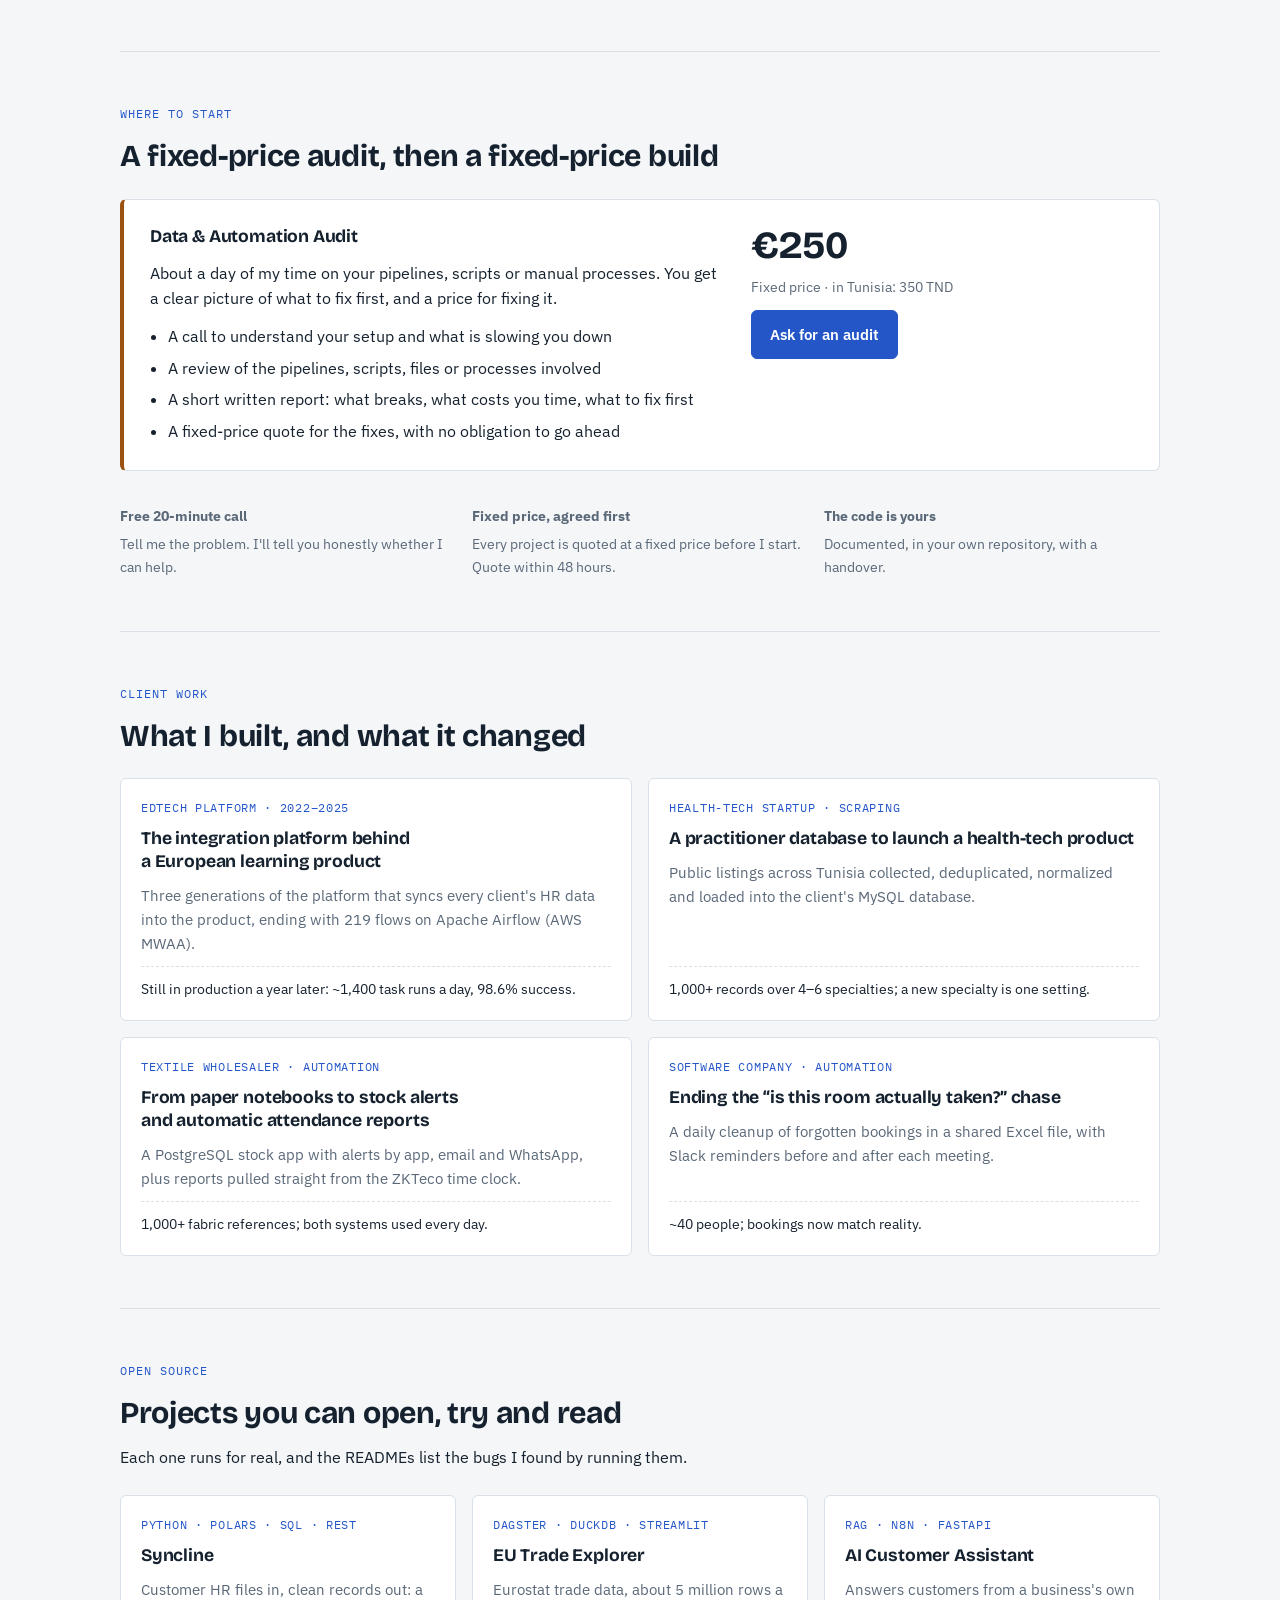
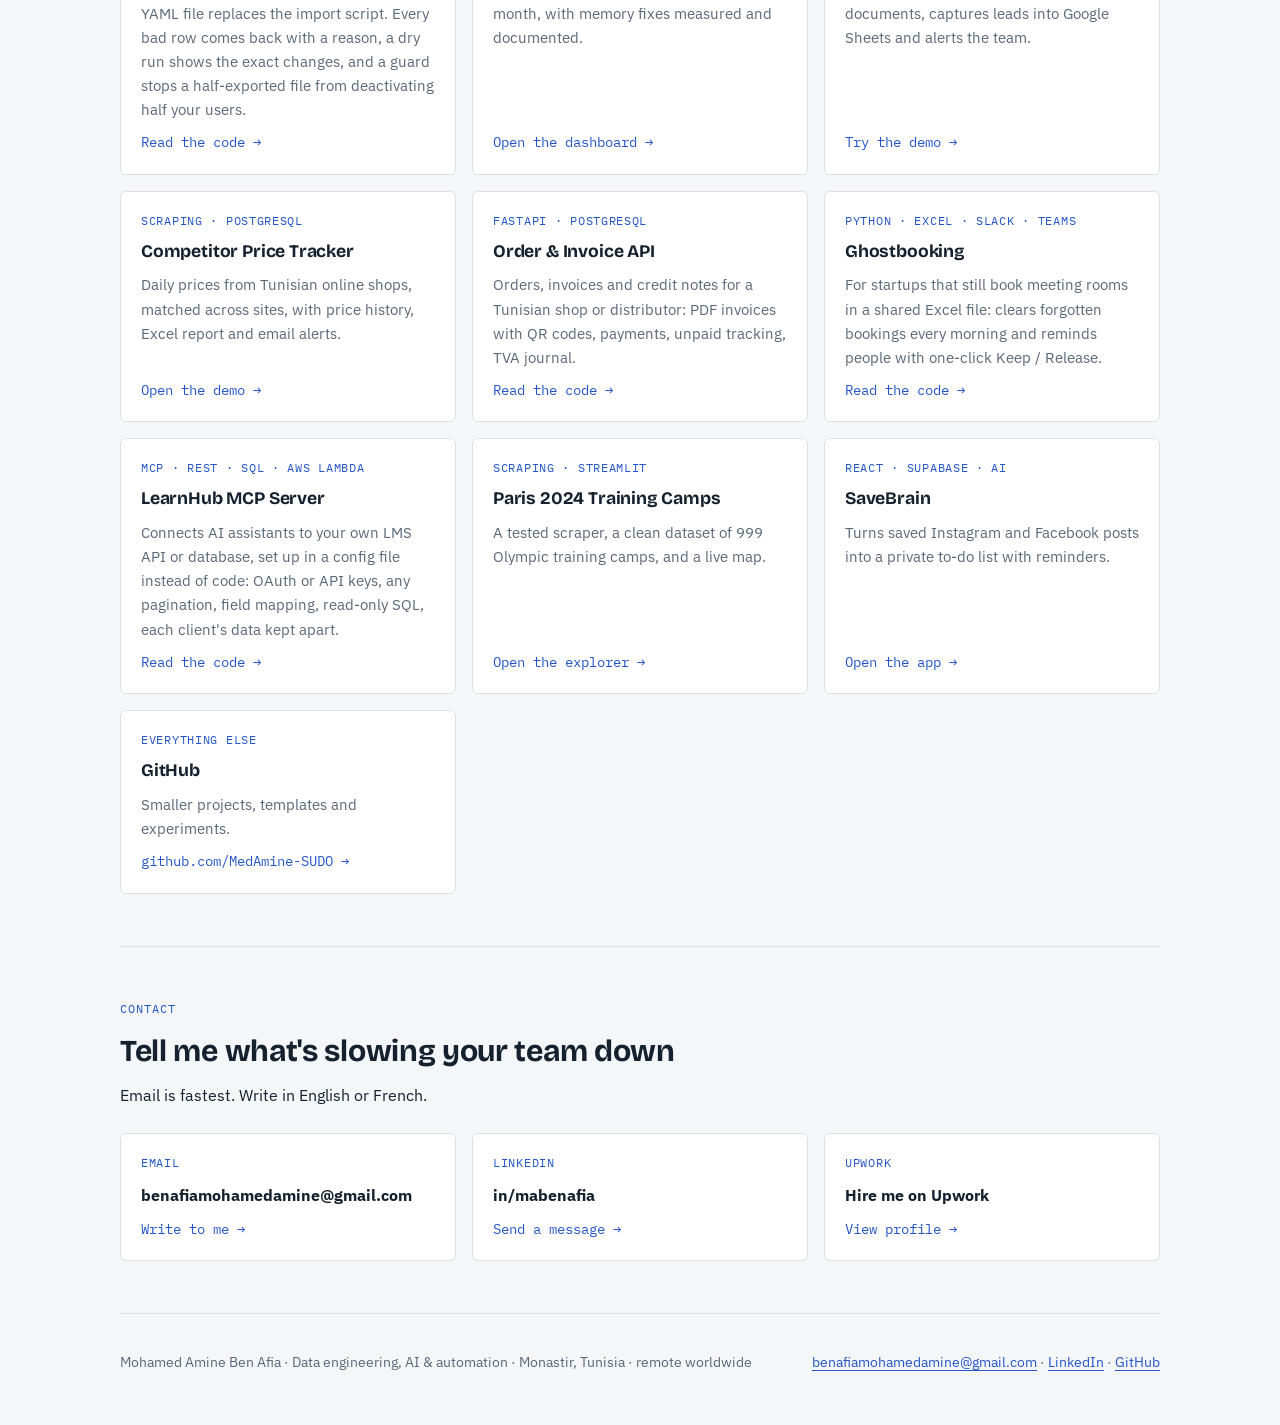
==== commit 531c52f6: "Add Syncline to the open-source projects" ====
--- a/site/index.html
+++ b/site/index.html
@@ -130,6 +130,7 @@
   <h2 id="projects-h"><span data-l="en">Projects you can open, try and read</span><span data-l="fr">Des projets à ouvrir, tester et lire</span></h2>
   <p><span data-l="en">Each one runs for real, and the READMEs list the bugs I found by running them.</span><span data-l="fr">Chacun tourne pour de vrai, et les README listent les bugs trouvés en les faisant tourner.</span></p>
   <div class="grid" style="--n:3">
+    <a class="card" href="https://github.com/MedAmine-SUDO/syncline"><span class="k">Python · Polars · SQL · REST</span><h3>Syncline</h3><p><span data-l="en">Customer HR files in, clean records out: a YAML file replaces the import script. Every bad row comes back with a reason, a dry run shows the exact changes, and a guard stops a half-exported file from deactivating half your users.</span><span data-l="fr">Fichiers RH des clients en entrée, données propres en sortie : un fichier YAML remplace le script d'import. Chaque ligne rejetée revient avec sa raison, un essai à blanc montre les changements exacts, et un garde-fou empêche un export tronqué de désactiver la moitié des utilisateurs.</span></p><span class="arrow"><span data-l="en">Read the code →</span><span data-l="fr">Lire le code →</span></span></a>
     <a class="card" href="https://eu-trade-explorer.streamlit.app/"><span class="k">Dagster · DuckDB · Streamlit</span><h3>EU Trade Explorer</h3><p><span data-l="en">Eurostat trade data, about 5 million rows a month, with memory fixes measured and documented.</span><span data-l="fr">Les données commerciales d'Eurostat, environ 5 millions de lignes par mois, avec des correctifs mémoire mesurés et documentés.</span></p><span class="arrow"><span data-l="en">Open the dashboard →</span><span data-l="fr">Ouvrir le tableau de bord →</span></span></a>
     <a class="card" href="https://ai-customer-assistant-demo.vercel.app"><span class="k">RAG · n8n · FastAPI</span><h3><span data-l="en">AI Customer Assistant</span><span data-l="fr">Assistant client IA</span></h3><p><span data-l="en">Answers customers from a business's own documents, captures leads into Google Sheets and alerts the team.</span><span data-l="fr">Répond aux clients à partir des documents de l'entreprise, enregistre les prospects dans Google Sheets et alerte l'équipe.</span></p><span class="arrow"><span data-l="en">Try the demo →</span><span data-l="fr">Tester la démo →</span></span></a>
     <a class="card" href="https://medamine-sudo.github.io/competitor-price-tracker/"><span class="k">Scraping · PostgreSQL</span><h3><span data-l="en">Competitor Price Tracker</span><span data-l="fr">Suivi des prix concurrents</span></h3><p><span data-l="en">Daily prices from Tunisian online shops, matched across sites, with price history, Excel report and email alerts.</span><span data-l="fr">Prix quotidiens de boutiques en ligne tunisiennes, rapprochés entre sites, avec historique, rapport Excel et alertes e-mail.</span></p><span class="arrow"><span data-l="en">Open the demo →</span><span data-l="fr">Ouvrir la démo →</span></span></a>
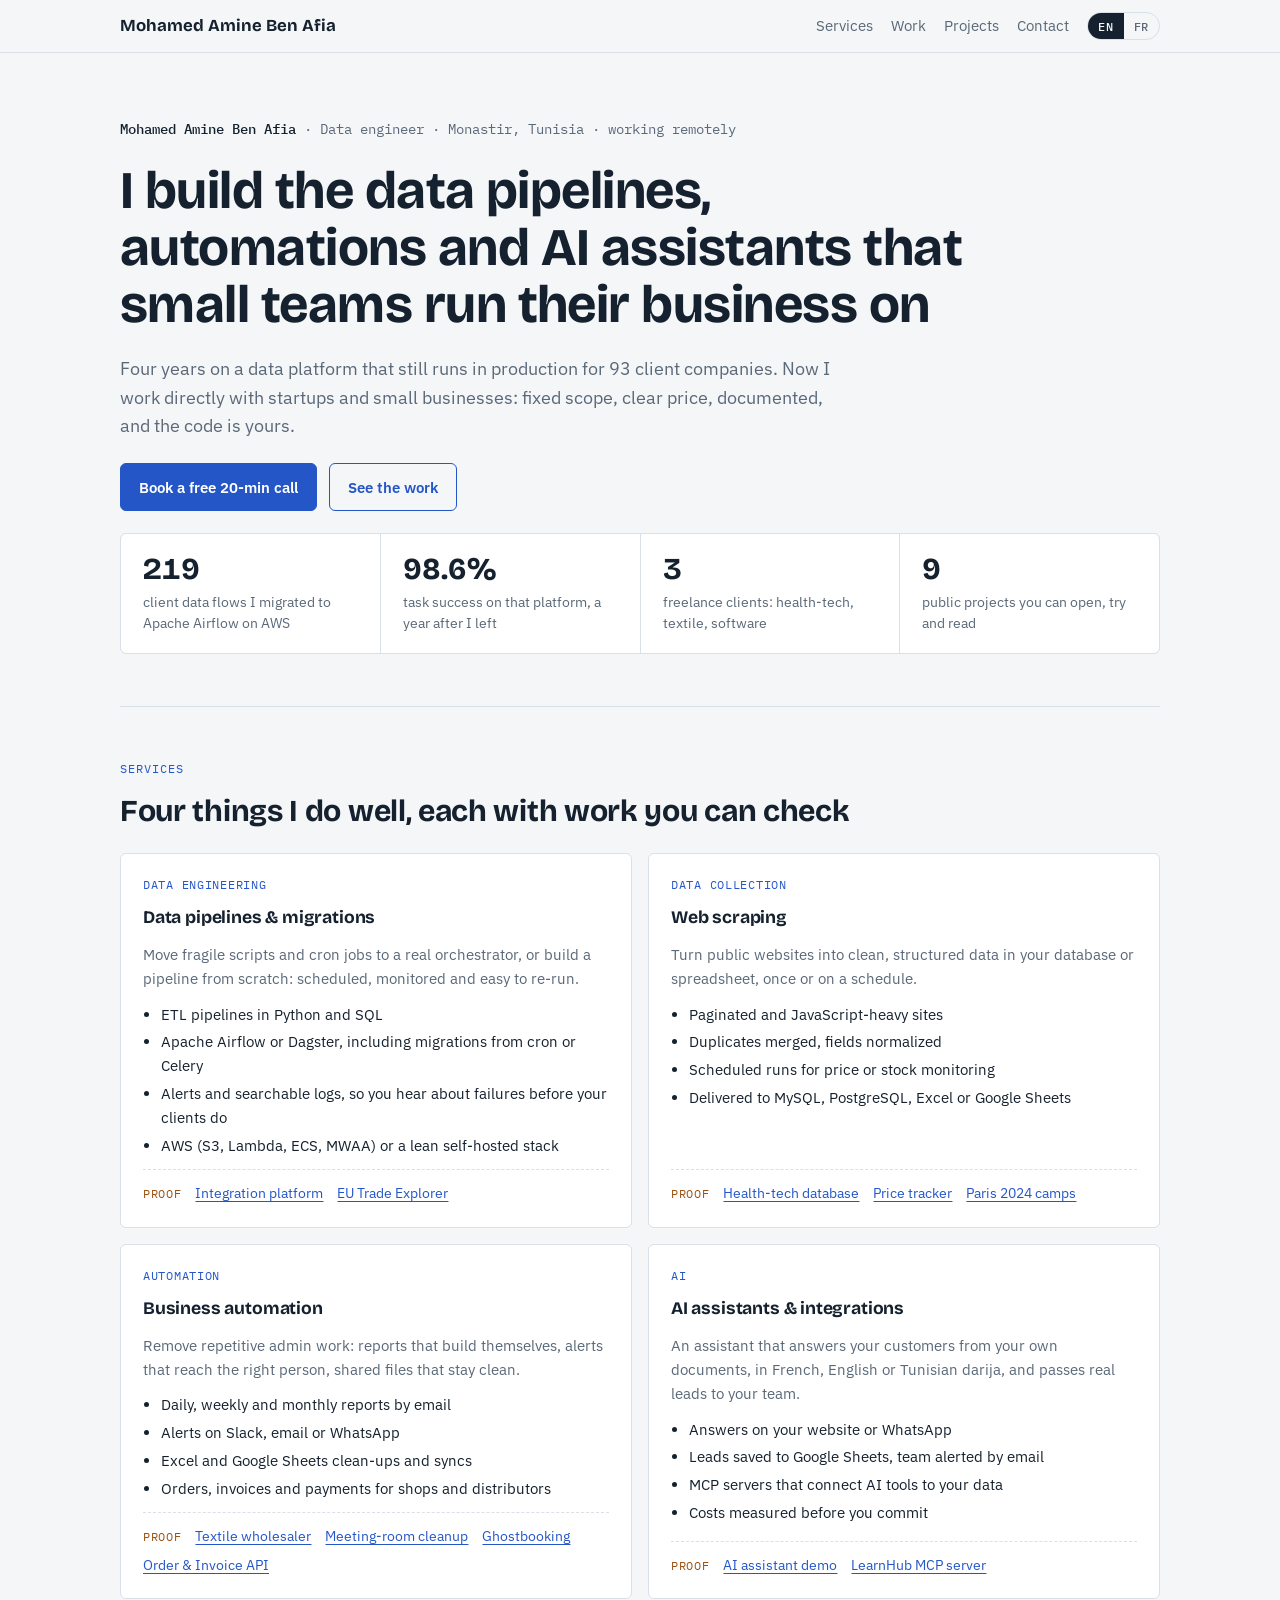
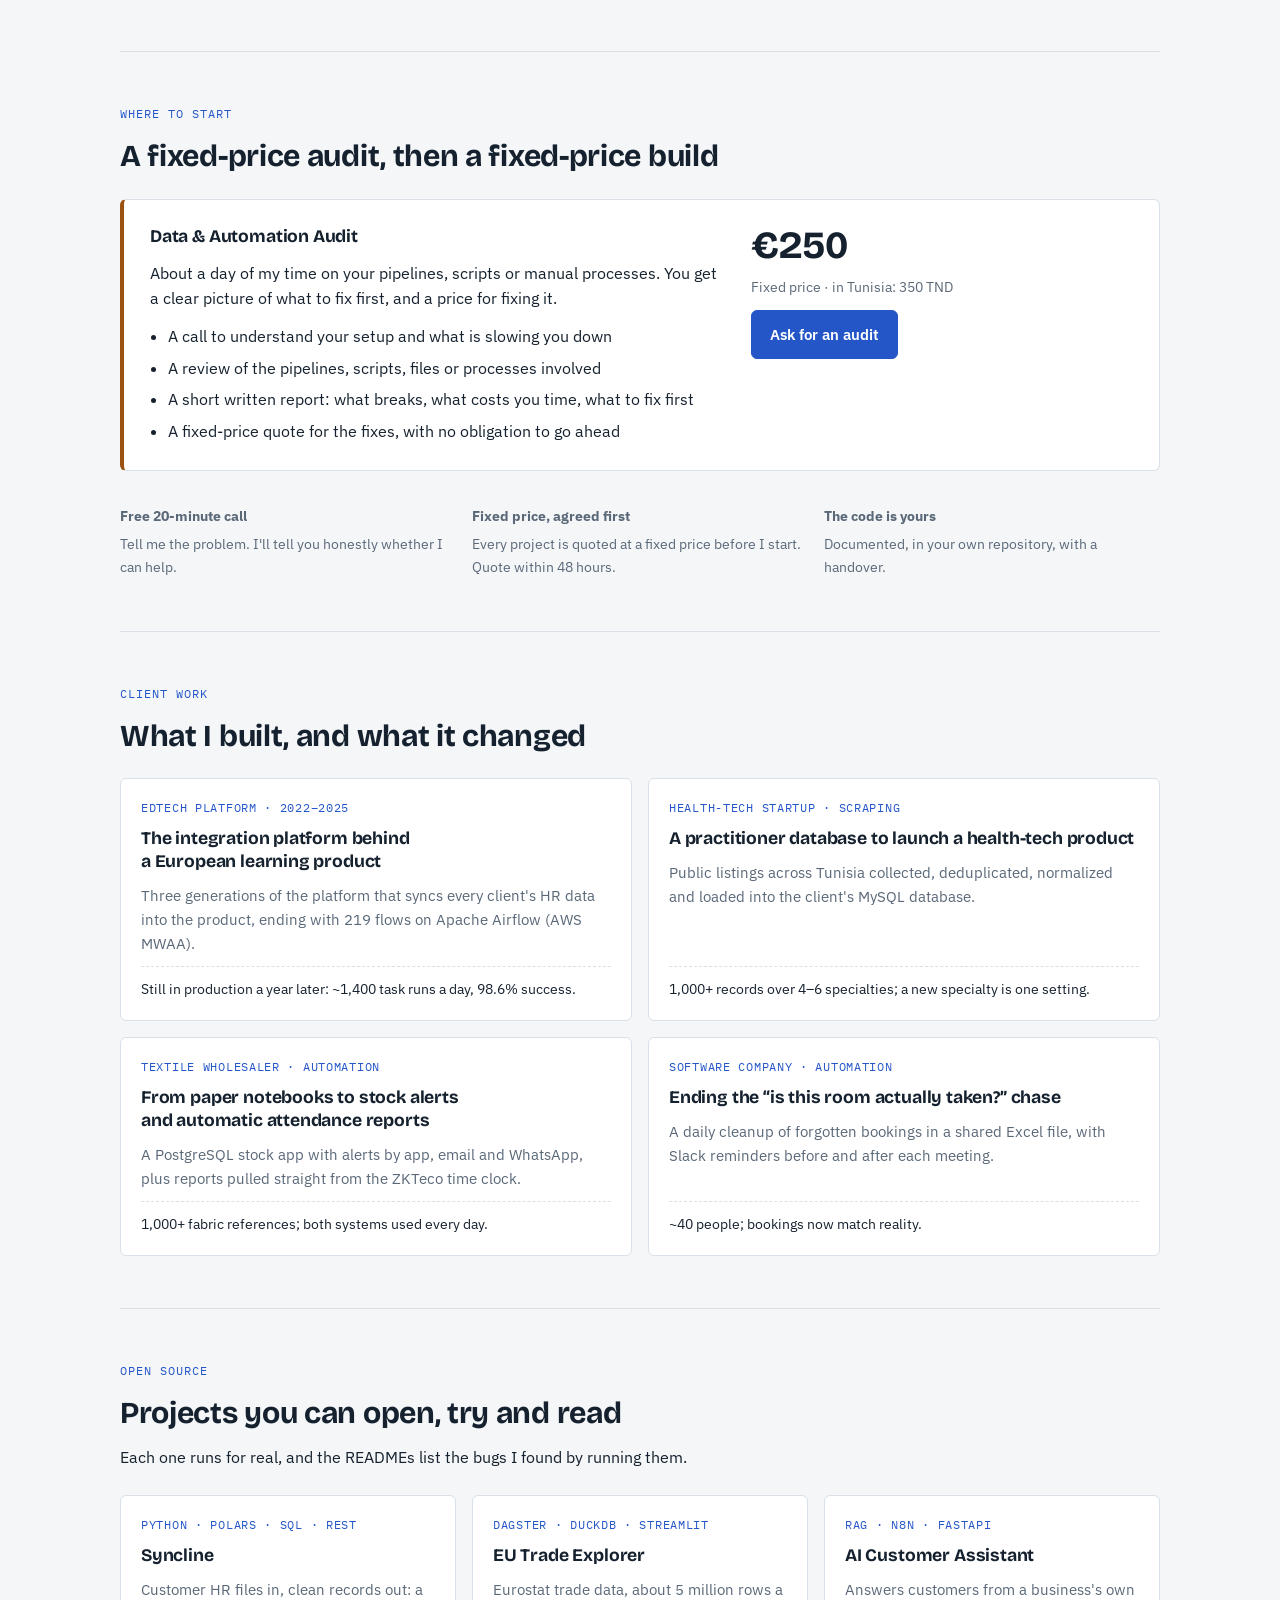
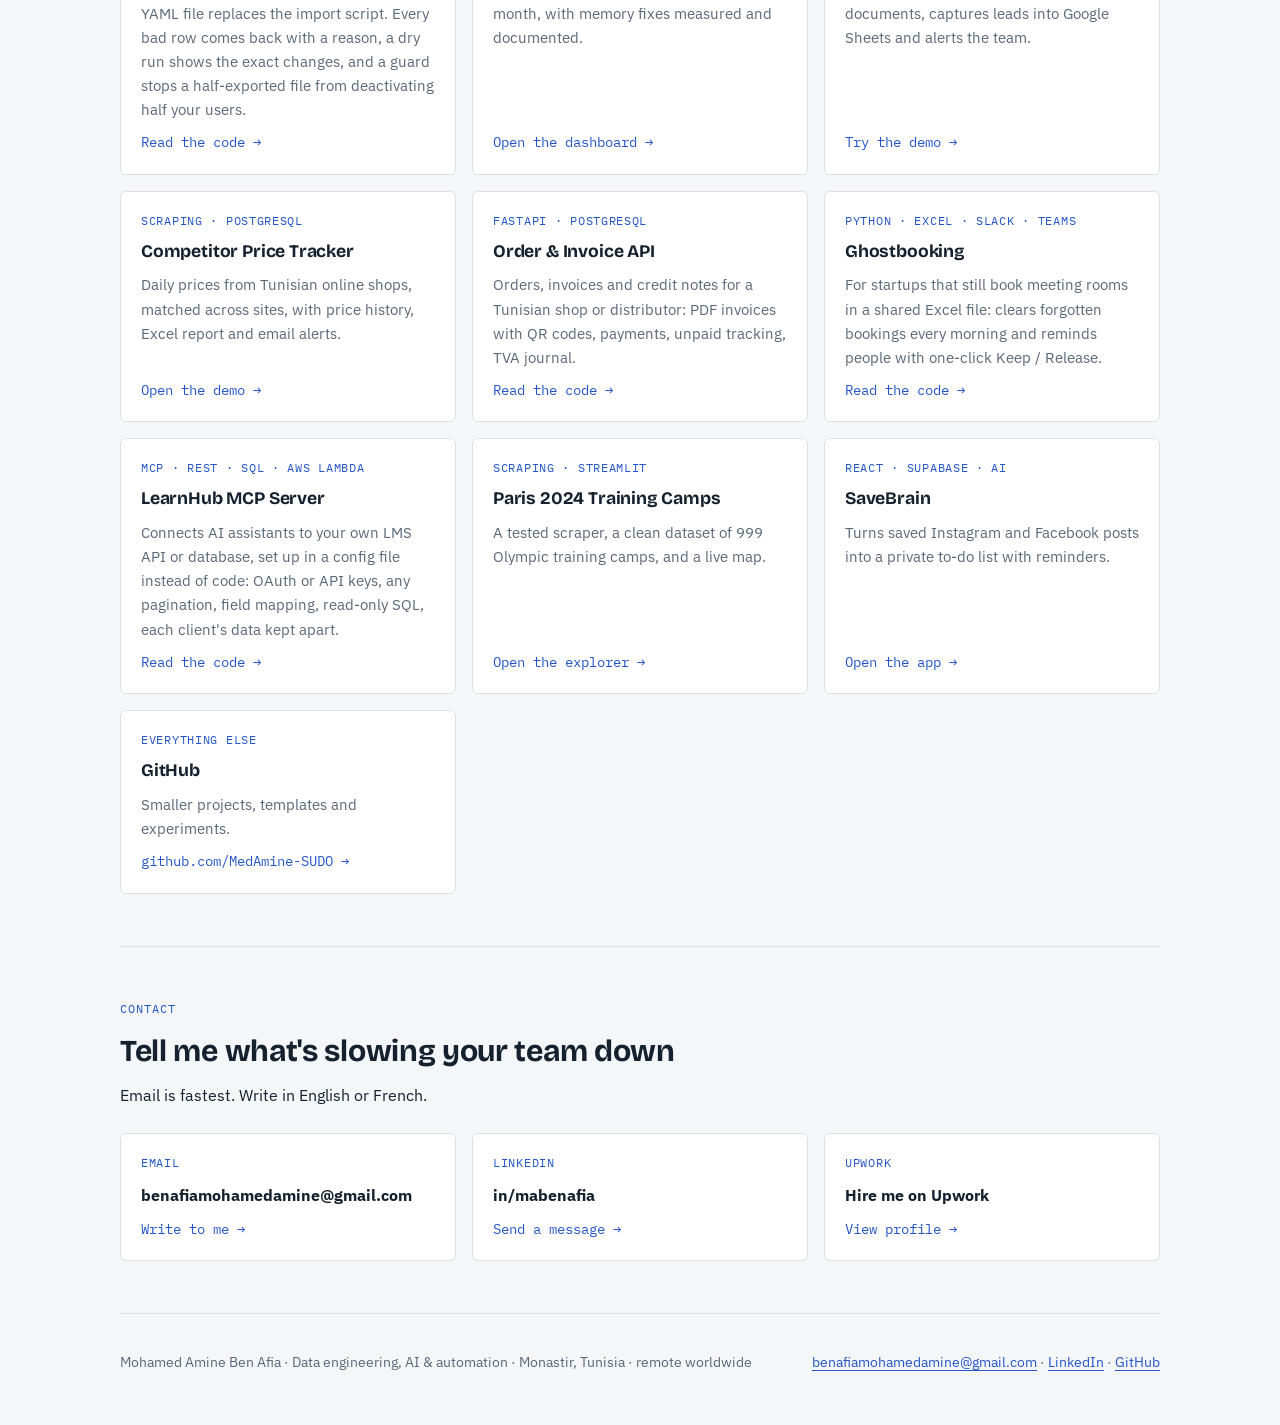
==== commit 6d4518a0: "9 public projects: hero figure and link preview image (now generated by make_og.py)" ====
--- a/site/index.html
+++ b/site/index.html
@@ -48,7 +48,7 @@
     <div class="fig" role="listitem"><b>219</b><span><span data-l="en">client data flows I migrated to Apache Airflow on AWS</span><span data-l="fr">flux de données clients que j'ai migrés vers Apache Airflow sur AWS</span></span></div>
     <div class="fig" role="listitem"><b>98.6%</b><span><span data-l="en">task success on that platform, a year after I left</span><span data-l="fr">de tâches réussies sur cette plateforme, un an après mon départ</span></span></div>
     <div class="fig" role="listitem"><b>3</b><span><span data-l="en">freelance clients: health-tech, textile, software</span><span data-l="fr">clients freelance : santé, textile, logiciel</span></span></div>
-    <div class="fig" role="listitem"><b>7</b><span><span data-l="en">public projects you can open, try and read</span><span data-l="fr">projets publics à ouvrir, tester et lire</span></span></div>
+    <div class="fig" role="listitem"><b>9</b><span><span data-l="en">public projects you can open, try and read</span><span data-l="fr">projets publics à ouvrir, tester et lire</span></span></div>
   </div>
 </header>
 
